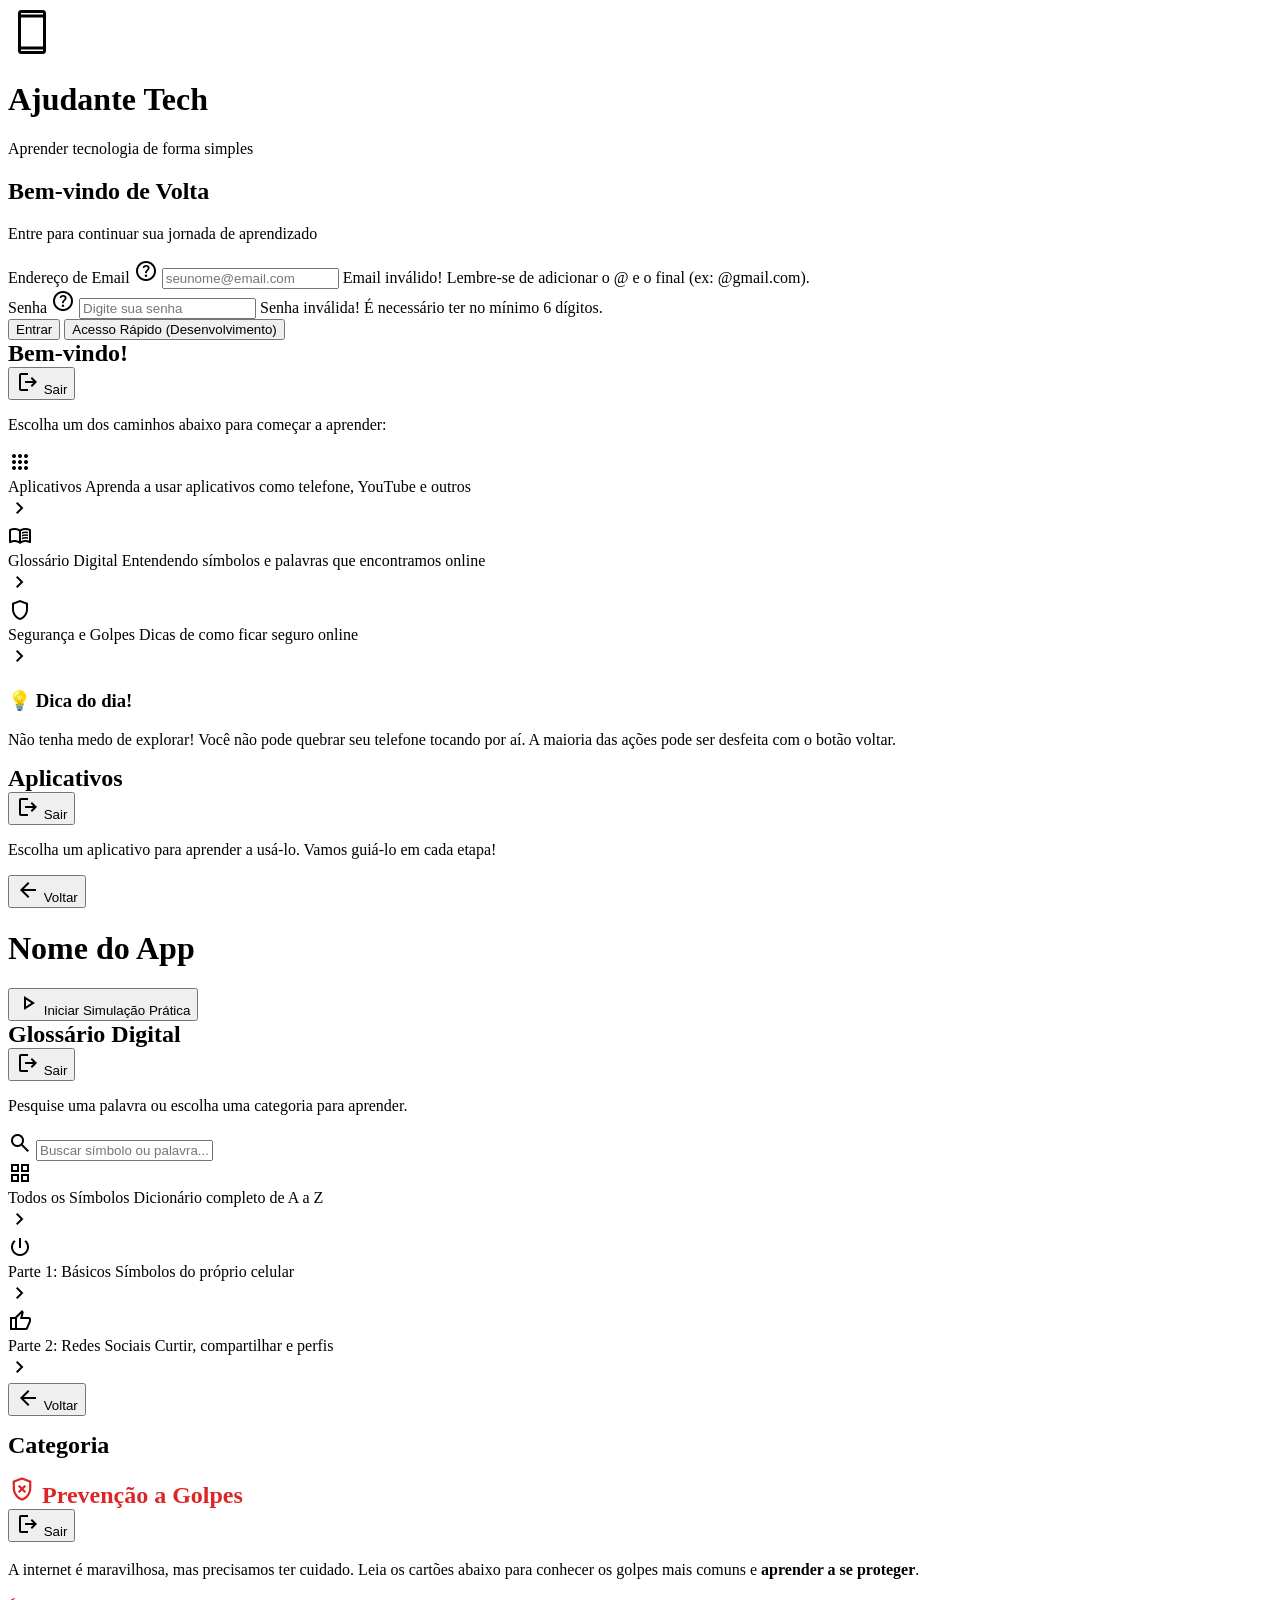
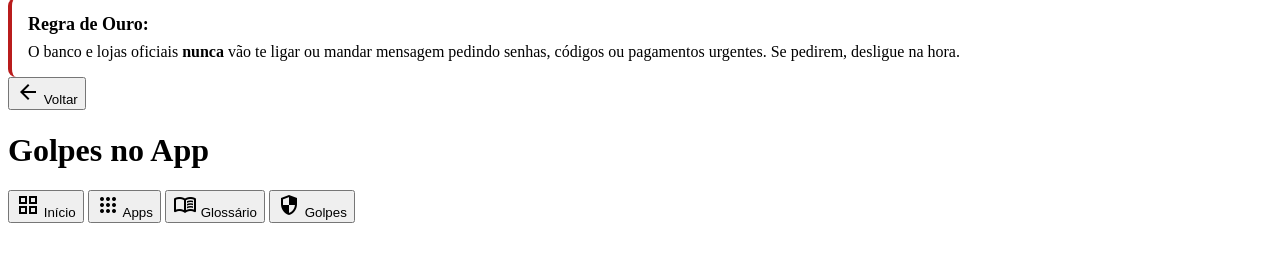
==== index.html @ ff0125db "Ajustando a aba de golpes para caber na versão mobile" ====
<!doctype html>
<html lang="pt-br">
  <head>
    <meta charset="UTF-8" />
    <meta name="viewport" content="width=device-width, initial-scale=1.0" />
    <title>Ajudante Tech - Alfabetização Digital</title>
    <link rel="stylesheet" href="style.css" />
    <link rel="stylesheet" href="simulacoes/css/youtube.css" />
    <link rel="stylesheet" href="simulacoes/css/email.css" />
    <link rel="stylesheet" href="simulacoes/css/telefone.css" />
    <link rel="stylesheet" href="simulacoes/css/instagram.css" />
    <link rel="stylesheet" href="simulacoes/css/uber.css" />
    <link rel="stylesheet" href="simulacoes/css/google.css" />
    <link
      href="https://fonts.googleapis.com/css2?family=Material+Symbols+Outlined:opsz,wght,FILL,GRAD@24,400,0,0"
      rel="stylesheet"
    />
  </head>
  <body>
    <div id="login-view" class="view active screen-padding">
      <div class="text-center">
        <div class="icon-circle bg-primary text-white">
          <span class="material-symbols-outlined" style="font-size: 48px"
            >smartphone</span
          >
        </div>
        <h1 class="title">Ajudante Tech</h1>
        <p class="subtitle mb-lg">Aprender tecnologia de forma simples</p>
      </div>

      <div class="card">
        <h2>Bem-vindo de Volta</h2>
        <p class="text-muted mb-md">
          Entre para continuar sua jornada de aprendizado
        </p>

        <div class="input-group">
          <label
            >Endereço de Email
            <span
              class="material-symbols-outlined help-icon"
              title="Seu endereço eletrônico, ex: nome@email.com"
              >help</span
            ></label
          >
          <input
            type="email"
            id="login-email"
            placeholder="seunome@email.com"
          />
          <span id="email-error" class="error-msg hidden"
            >Email inválido! Lembre-se de adicionar o @ e o final (ex:
            @gmail.com).</span
          >
        </div>

        <div class="input-group">
          <label
            >Senha
            <span
              class="material-symbols-outlined help-icon"
              title="Seu código secreto"
              >help</span
            ></label
          >
          <input
            type="password"
            id="login-password"
            placeholder="Digite sua senha"
          />
          <span id="password-error" class="error-msg hidden"
            >Senha inválida! É necessário ter no mínimo 6 dígitos.</span
          >
        </div>

        <button class="btn btn-primary w-full btn-large" onclick="app.login()">
          Entrar
        </button>
        <button type="button" class="btn-bypass" onclick="app.login(true)">
          Acesso Rápido (Desenvolvimento)
        </button>
      </div>
    </div>

    <div id="app-view" class="view">
      <main id="tab-home" class="tab-content active screen-padding">
        <div class="header-main">
          <h2 class="title" style="margin: 0">Bem-vindo!</h2>
          <button class="btn-logout" onclick="app.logout()">
            <span class="material-symbols-outlined">logout</span> Sair
          </button>
        </div>
        <p class="text-muted mb-md">
          Escolha um dos caminhos abaixo para começar a aprender:
        </p>
        <div class="nav-guide-list">
          <div class="guide-item" onclick="app.switchTab('tab-tutoriais')">
            <div class="guide-content">
              <span class="material-symbols-outlined icon-bg-green">apps</span>
              <div class="guide-text">
                <span class="guide-title">Aplicativos</span>
                <span class="guide-subtitle"
                  >Aprenda a usar aplicativos como telefone, YouTube e
                  outros</span
                >
              </div>
            </div>
            <span class="material-symbols-outlined arrow">chevron_right</span>
          </div>

          <div class="guide-item" onclick="app.switchTab('tab-glossario')">
            <div class="guide-content">
              <span class="material-symbols-outlined icon-bg-blue"
                >menu_book</span
              >
              <div class="guide-text">
                <span class="guide-title">Glossário Digital</span>
                <span class="guide-subtitle"
                  >Entendendo símbolos e palavras que encontramos online</span
                >
              </div>
            </div>
            <span class="material-symbols-outlined arrow">chevron_right</span>
          </div>

          <div class="guide-item" onclick="app.switchTab('tab-golpes')">
            <div class="guide-content">
              <span class="material-symbols-outlined icon-bg-red">shield</span>
              <div class="guide-text">
                <span class="guide-title">Segurança e Golpes</span>
                <span class="guide-subtitle"
                  >Dicas de como ficar seguro online</span
                >
              </div>
            </div>
            <span class="material-symbols-outlined arrow">chevron_right</span>
          </div>
        </div>
        <div class="spacer-lg"></div>
        <div class="card bg-solid-blue text-white mt-lg">
          <h3>💡 Dica do dia!</h3>
          <p>
            Não tenha medo de explorar! Você não pode quebrar seu telefone
            tocando por aí. A maioria das ações pode ser desfeita com o botão
            voltar.
          </p>
        </div>
      </main>

      <main id="tab-tutoriais" class="tab-content screen-padding">
        <div class="header-main">
          <h2 class="title" style="margin: 0">Aplicativos</h2>
          <button class="btn-logout" onclick="app.logout()">
            <span class="material-symbols-outlined">logout</span> Sair
          </button>
        </div>
        <p class="text-muted mb-md">
          Escolha um aplicativo para aprender a usá-lo. Vamos guiá-lo em cada
          etapa!
        </p>
        <div id="tutoriais-list" class="flex-col gap-md"></div>
      </main>

      <div id="tutorial-detail-view" class="view-overlay hidden">
        <div class="detail-header" id="detail-header">
          <button class="btn-back" onclick="app.closeTutorial()">
            <span class="material-symbols-outlined">arrow_back</span> Voltar
          </button>
          <div class="detail-title-group">
            <div class="icon-circle bg-white" id="detail-icon"></div>
            <h1 id="detail-title">Nome do App</h1>
          </div>
        </div>
        <div class="screen-padding" id="detail-content">
          <button
            class="btn btn-primary w-full mt-md"
            onclick="app.startSimulation('sim-youtube-view')"
          >
            <span class="material-symbols-outlined">play_arrow</span> Iniciar
            Simulação Prática
          </button>
        </div>
      </div>

      <main id="tab-glossario" class="tab-content screen-padding">
        <div class="header-main">
          <h2 class="title" style="margin: 0">Glossário Digital</h2>
          <button class="btn-logout" onclick="app.logout()">
            <span class="material-symbols-outlined">logout</span> Sair
          </button>
        </div>
        <p class="text-muted mb-md">
          Pesquise uma palavra ou escolha uma categoria para aprender.
        </p>

        <div class="search-container mb-lg">
          <span class="material-symbols-outlined search-icon">search</span>
          <input
            type="text"
            id="glossario-search"
            placeholder="Buscar símbolo ou palavra..."
            onkeyup="app.searchGlossario(this.value)"
          />
        </div>
        <div id="glossario-categories">
          <div class="nav-guide-list">
            <div class="guide-item" onclick="app.openGlossarioCategory('all')">
              <div class="guide-content">
                <span class="material-symbols-outlined icon-bg-blue"
                  >grid_view</span
                >
                <div class="guide-text">
                  <span class="guide-title">Todos os Símbolos</span>
                  <span class="guide-subtitle"
                    >Dicionário completo de A a Z</span
                  >
                </div>
              </div>
              <span class="material-symbols-outlined arrow">chevron_right</span>
            </div>
            <div
              class="guide-item"
              onclick="app.openGlossarioCategory('basic')"
            >
              <div class="guide-content">
                <span class="material-symbols-outlined icon-bg-green"
                  >power_settings_new</span
                >
                <div class="guide-text">
                  <span class="guide-title">Parte 1: Básicos</span>
                  <span class="guide-subtitle"
                    >Símbolos do próprio celular</span
                  >
                </div>
              </div>
              <span class="material-symbols-outlined arrow">chevron_right</span>
            </div>
            <div
              class="guide-item"
              onclick="app.openGlossarioCategory('social')"
            >
              <div class="guide-content">
                <span class="material-symbols-outlined icon-bg-red"
                  >thumb_up</span
                >
                <div class="guide-text">
                  <span class="guide-title">Parte 2: Redes Sociais</span>
                  <span class="guide-subtitle"
                    >Curtir, compartilhar e perfis</span
                  >
                </div>
              </div>
              <span class="material-symbols-outlined arrow">chevron_right</span>
            </div>
          </div>
        </div>
        <div id="glossario-search-results" class="hidden flex-col gap-md"></div>
      </main>

      <div id="glossario-detail-view" class="view-overlay hidden">
        <div class="detail-header bg-solid-blue" id="glossario-detail-header">
          <button class="btn-back" onclick="app.closeGlossarioCategory()">
            <span class="material-symbols-outlined">arrow_back</span> Voltar
          </button>
          <h1
            id="glossario-category-title"
            style="margin-top: 16px; font-size: 24px"
          >
            Categoria
          </h1>
        </div>
        <div class="screen-padding" id="glossario-category-content"></div>
      </div>

      <main id="tab-golpes" class="tab-content screen-padding">
        <div class="header-main">
          <h2 class="title flex-center gap-sm" style="margin: 0; color: #dc2626;">
            <span class="material-symbols-outlined" style="font-size: 28px;">gpp_bad</span>
            Prevenção a Golpes
          </h2>
          <button class="btn-logout" onclick="app.logout()">
            <span class="material-symbols-outlined">logout</span> Sair
          </button>
        </div>

        <p class="text-muted mb-md" style="font-size: 16px; line-height: 1.5;">
          A internet é maravilhosa, mas precisamos ter cuidado. Leia os cartões abaixo para conhecer os golpes mais comuns e <strong>aprender a se proteger</strong>.
        </p>

        <div class="alert bg-danger-light text-danger-dark mb-lg" style="border-radius: 8px; padding: 16px; font-size: 16px; border-left: 4px solid #b91c1c;">
          <strong style="display: block; margin-bottom: 8px; font-size: 18px;">Regra de Ouro:</strong>
          O banco e lojas oficiais <strong>nunca</strong> vão te ligar ou mandar mensagem pedindo senhas, códigos ou pagamentos urgentes. Se pedirem, desligue na hora.
        </div>

        <div id="golpes-grid" class="flex-col gap-lg"></div>
      </main>

      <div id="golpe-detail-view" class="view-overlay hidden">
        <div class="detail-header" id="golpe-header">
          <button class="btn-back" onclick="app.closeGolpe()">
            <span class="material-symbols-outlined">arrow_back</span> Voltar
          </button>
          <div class="detail-title-group">
            <div class="icon-circle bg-white" id="golpe-icon"></div>
            <h1 id="golpe-title">Golpes no App</h1>
          </div>
        </div>
        <div class="screen-padding" id="golpe-content"></div>
      </div>

      <nav class="bottom-nav">
        <button
          onclick="app.switchTab('tab-home', this)"
          class="nav-item active"
        >
          <span class="material-symbols-outlined">grid_view</span>
          <span>Início</span>
        </button>
        <button onclick="app.switchTab('tab-tutoriais', this)" class="nav-item">
          <span class="material-symbols-outlined">apps</span>
          <span>Apps</span>
        </button>
        <button onclick="app.switchTab('tab-glossario', this)" class="nav-item">
          <span class="material-symbols-outlined">menu_book</span>
          <span>Glossário</span>
        </button>
        <button onclick="app.switchTab('tab-golpes', this)" class="nav-item">
          <span class="material-symbols-outlined">security</span>
          <span>Golpes</span>
        </button>
      </nav>
    </div>

    <div
      id="splash-screen-view"
      class="view-overlay hidden"
      style="
        display: flex;
        flex-direction: column;
        align-items: center;
        justify-content: center;
        background-color: #ffffff;
        z-index: 250;
      "
    >
      <span
        id="splash-icon"
        class="material-symbols-outlined"
        style="font-size: 80px"
      ></span>
      <h1 id="splash-name" style="margin-top: 16px; font-size: 32px"></h1>
    </div>
    <div id="simulation-container"></div>
    <script type="module" src="script.js"></script>
  </body>
</html>
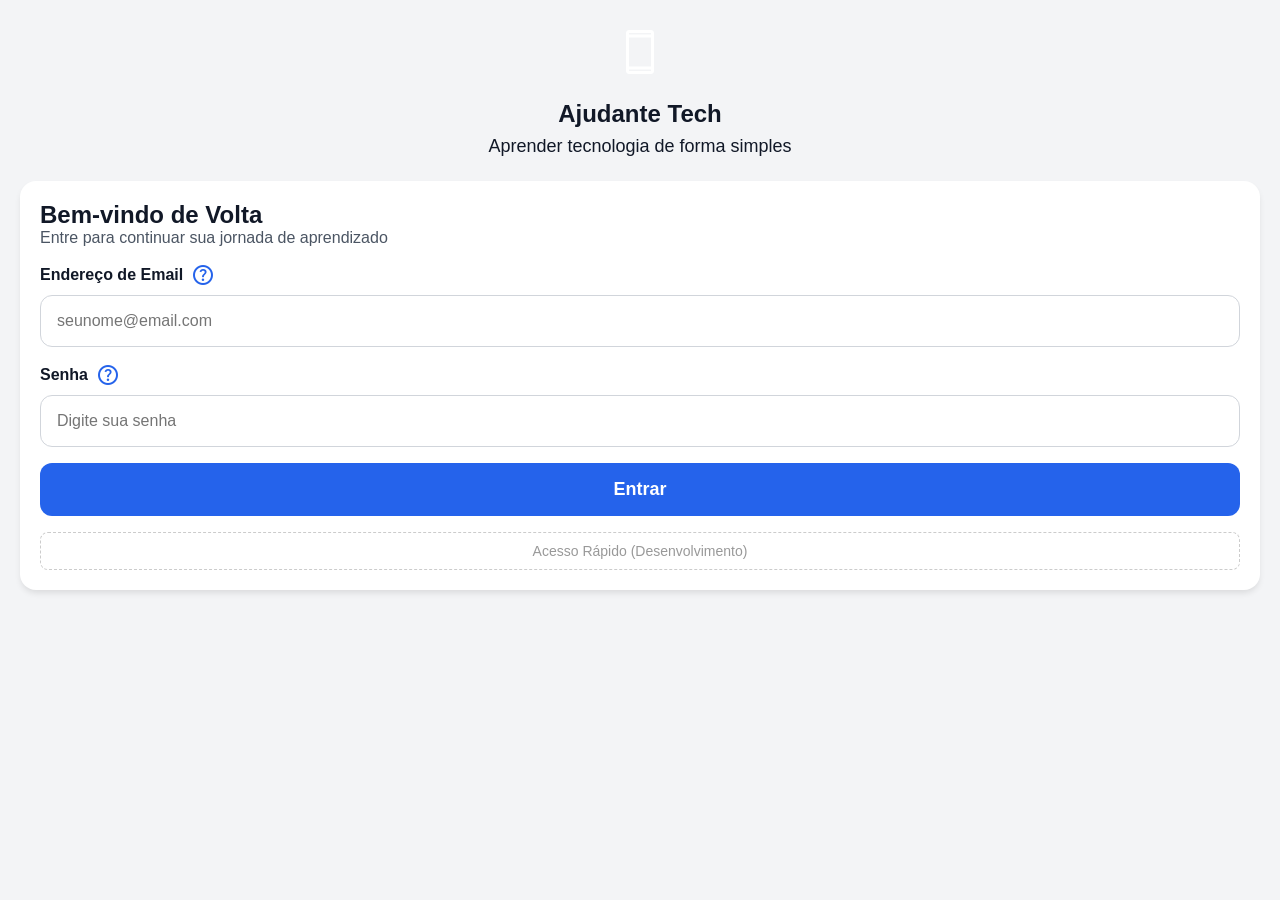
==== commit fa6250f3: "Colocando barra de busca em todas as abas" ====
--- a/index.html
+++ b/index.html
@@ -1,340 +1,361 @@
 <!doctype html>
 <html lang="pt-br">
-  <head>
-    <meta charset="UTF-8" />
-    <meta name="viewport" content="width=device-width, initial-scale=1.0" />
-    <title>Ajudante Tech - Alfabetização Digital</title>
-    <link rel="stylesheet" href="style.css" />
-    <link rel="stylesheet" href="simulacoes/css/youtube.css" />
-    <link rel="stylesheet" href="simulacoes/css/email.css" />
-    <link rel="stylesheet" href="simulacoes/css/telefone.css" />
-    <link rel="stylesheet" href="simulacoes/css/instagram.css" />
-    <link rel="stylesheet" href="simulacoes/css/uber.css" />
-    <link rel="stylesheet" href="simulacoes/css/google.css" />
-    <link
-      href="https://fonts.googleapis.com/css2?family=Material+Symbols+Outlined:opsz,wght,FILL,GRAD@24,400,0,0"
-      rel="stylesheet"
-    />
-  </head>
-  <body>
-    <div id="login-view" class="view active screen-padding">
-      <div class="text-center">
-        <div class="icon-circle bg-primary text-white">
+<head>
+  <meta charset="UTF-8" />
+  <meta name="viewport" content="width=device-width, initial-scale=1.0" />
+  <title>Ajudante Tech - Alfabetização Digital</title>
+  <link rel="stylesheet" href="style.css" />
+  <link rel="stylesheet" href="simulacoes/css/youtube.css" />
+  <link rel="stylesheet" href="simulacoes/css/email.css" />
+  <link rel="stylesheet" href="simulacoes/css/telefone.css" />
+  <link rel="stylesheet" href="simulacoes/css/instagram.css" />
+  <link rel="stylesheet" href="simulacoes/css/uber.css" />
+  <link rel="stylesheet" href="simulacoes/css/google.css" />
+  <link
+    href="https://fonts.googleapis.com/css2?family=Material+Symbols+Outlined:opsz,wght,FILL,GRAD@24,400,0,0"
+    rel="stylesheet"
+  />
+</head>
+<body>
+<div id="login-view" class="view active screen-padding">
+  <div class="text-center">
+    <div class="icon-circle bg-primary text-white">
           <span class="material-symbols-outlined" style="font-size: 48px"
-            >smartphone</span
+          >smartphone</span
           >
-        </div>
-        <h1 class="title">Ajudante Tech</h1>
-        <p class="subtitle mb-lg">Aprender tecnologia de forma simples</p>
-      </div>
-
-      <div class="card">
-        <h2>Bem-vindo de Volta</h2>
-        <p class="text-muted mb-md">
-          Entre para continuar sua jornada de aprendizado
-        </p>
-
-        <div class="input-group">
-          <label
-            >Endereço de Email
-            <span
-              class="material-symbols-outlined help-icon"
-              title="Seu endereço eletrônico, ex: nome@email.com"
-              >help</span
-            ></label
-          >
-          <input
-            type="email"
-            id="login-email"
-            placeholder="seunome@email.com"
-          />
-          <span id="email-error" class="error-msg hidden"
-            >Email inválido! Lembre-se de adicionar o @ e o final (ex:
+    </div>
+    <h1 class="title">Ajudante Tech</h1>
+    <p class="subtitle mb-lg">Aprender tecnologia de forma simples</p>
+  </div>
+
+  <div class="card">
+    <h2>Bem-vindo de Volta</h2>
+    <p class="text-muted mb-md">
+      Entre para continuar sua jornada de aprendizado
+    </p>
+
+    <div class="input-group">
+      <label
+      >Endereço de Email
+        <span
+          class="material-symbols-outlined help-icon"
+          title="Seu endereço eletrônico, ex: nome@email.com"
+        >help</span
+        ></label
+      >
+      <input
+        type="email"
+        id="login-email"
+        placeholder="seunome@email.com"
+      />
+      <span id="email-error" class="error-msg hidden"
+      >Email inválido! Lembre-se de adicionar o @ e o final (ex:
             @gmail.com).</span
-          >
-        </div>
-
-        <div class="input-group">
-          <label
-            >Senha
-            <span
-              class="material-symbols-outlined help-icon"
-              title="Seu código secreto"
-              >help</span
-            ></label
-          >
-          <input
-            type="password"
-            id="login-password"
-            placeholder="Digite sua senha"
-          />
-          <span id="password-error" class="error-msg hidden"
-            >Senha inválida! É necessário ter no mínimo 6 dígitos.</span
-          >
-        </div>
-
-        <button class="btn btn-primary w-full btn-large" onclick="app.login()">
-          Entrar
-        </button>
-        <button type="button" class="btn-bypass" onclick="app.login(true)">
-          Acesso Rápido (Desenvolvimento)
-        </button>
-      </div>
-    </div>
-
-    <div id="app-view" class="view">
-      <main id="tab-home" class="tab-content active screen-padding">
-        <div class="header-main">
-          <h2 class="title" style="margin: 0">Bem-vindo!</h2>
-          <button class="btn-logout" onclick="app.logout()">
-            <span class="material-symbols-outlined">logout</span> Sair
-          </button>
-        </div>
-        <p class="text-muted mb-md">
-          Escolha um dos caminhos abaixo para começar a aprender:
-        </p>
-        <div class="nav-guide-list">
-          <div class="guide-item" onclick="app.switchTab('tab-tutoriais')">
-            <div class="guide-content">
-              <span class="material-symbols-outlined icon-bg-green">apps</span>
-              <div class="guide-text">
-                <span class="guide-title">Aplicativos</span>
-                <span class="guide-subtitle"
-                  >Aprenda a usar aplicativos como telefone, YouTube e
+      >
+    </div>
+
+    <div class="input-group">
+      <label
+      >Senha
+        <span
+          class="material-symbols-outlined help-icon"
+          title="Seu código secreto"
+        >help</span
+        ></label
+      >
+      <input
+        type="password"
+        id="login-password"
+        placeholder="Digite sua senha"
+      />
+      <span id="password-error" class="error-msg hidden"
+      >Senha inválida! É necessário ter no mínimo 6 dígitos.</span
+      >
+    </div>
+
+    <button class="btn btn-primary w-full btn-large" onclick="app.login()">
+      Entrar
+    </button>
+    <button type="button" class="btn-bypass" onclick="app.login(true)">
+      Acesso Rápido (Desenvolvimento)
+    </button>
+  </div>
+</div>
+
+<div id="app-view" class="view">
+  <main id="tab-home" class="tab-content active screen-padding">
+    <div class="header-main">
+      <h2 class="title" style="margin: 0">Bem-vindo!</h2>
+      <button class="btn-logout" onclick="app.logout()">
+        <span class="material-symbols-outlined">logout</span> Sair
+      </button>
+    </div>
+    <p class="text-muted mb-md">
+      Escolha um dos caminhos abaixo para começar a aprender:
+    </p>
+    <div class="nav-guide-list">
+      <div class="guide-item" onclick="app.switchTab('tab-tutoriais')">
+        <div class="guide-content">
+          <span class="material-symbols-outlined icon-bg-green">apps</span>
+          <div class="guide-text">
+            <span class="guide-title">Aplicativos</span>
+            <span class="guide-subtitle"
+            >Aprenda a usar aplicativos como telefone, YouTube e
                   outros</span
+            >
+          </div>
+        </div>
+        <span class="material-symbols-outlined arrow">chevron_right</span>
+      </div>
+
+      <div class="guide-item" onclick="app.switchTab('tab-glossario')">
+        <div class="guide-content">
+              <span class="material-symbols-outlined icon-bg-blue"
+              >menu_book</span
+              >
+          <div class="guide-text">
+            <span class="guide-title">Glossário Digital</span>
+            <span class="guide-subtitle"
+            >Entendendo símbolos e palavras que encontramos online</span
+            >
+          </div>
+        </div>
+        <span class="material-symbols-outlined arrow">chevron_right</span>
+      </div>
+
+      <div class="guide-item" onclick="app.switchTab('tab-golpes')">
+        <div class="guide-content">
+          <span class="material-symbols-outlined icon-bg-red">shield</span>
+          <div class="guide-text">
+            <span class="guide-title">Segurança e Golpes</span>
+            <span class="guide-subtitle"
+            >Dicas de como ficar seguro online</span
+            >
+          </div>
+        </div>
+        <span class="material-symbols-outlined arrow">chevron_right</span>
+      </div>
+    </div>
+    <div class="spacer-lg"></div>
+    <div class="card bg-solid-blue text-white mt-lg">
+      <h3>💡 Dica do dia!</h3>
+      <p>
+        Não tenha medo de explorar! Você não pode quebrar seu telefone
+        tocando por aí. A maioria das ações pode ser desfeita com o botão
+        voltar.
+      </p>
+    </div>
+  </main>
+
+  <main id="tab-tutoriais" class="tab-content screen-padding">
+    <div class="header-main">
+      <h2 class="title" style="margin: 0">Aplicativos</h2>
+      <button class="btn-logout" onclick="app.logout()">
+        <span class="material-symbols-outlined">logout</span> Sair
+      </button>
+    </div>
+    <p class="text-muted mb-md">
+      Escolha um aplicativo para aprender a usá-lo. Vamos guiá-lo em cada
+      etapa!
+    </p>
+
+    <div class="search-container mb-lg">
+      <span class="material-symbols-outlined search-icon">search</span>
+      <input
+        type="text"
+        id="tutoriais-search"
+        placeholder="Qual aplicativo você quer aprender hoje?"
+        onkeyup="app.searchTutoriais(this.value)"
+      />
+    </div>
+
+    <div id="tutoriais-list" class="flex-col gap-md"></div>
+  </main>
+
+  <div id="tutorial-detail-view" class="view-overlay hidden">
+    <div class="detail-header" id="detail-header">
+      <button class="btn-back" onclick="app.closeTutorial()">
+        <span class="material-symbols-outlined">arrow_back</span> Voltar
+      </button>
+      <div class="detail-title-group">
+        <div class="icon-circle bg-white" id="detail-icon"></div>
+        <h1 id="detail-title">Nome do App</h1>
+      </div>
+    </div>
+    <div class="screen-padding" id="detail-content">
+      <button
+        class="btn btn-primary w-full mt-md"
+        onclick="app.startSimulation('sim-youtube-view')"
+      >
+        <span class="material-symbols-outlined">play_arrow</span> Iniciar
+        Simulação Prática
+      </button>
+    </div>
+  </div>
+
+  <main id="tab-glossario" class="tab-content screen-padding">
+    <div class="header-main">
+      <h2 class="title" style="margin: 0">Glossário Digital</h2>
+      <button class="btn-logout" onclick="app.logout()">
+        <span class="material-symbols-outlined">logout</span> Sair
+      </button>
+    </div>
+    <p class="text-muted mb-md">
+      Pesquise uma palavra ou escolha uma categoria para aprender.
+    </p>
+
+    <div class="search-container mb-lg">
+      <span class="material-symbols-outlined search-icon">search</span>
+      <input
+        type="text"
+        id="glossario-search"
+        placeholder="Buscar símbolo ou palavra..."
+        onkeyup="app.searchGlossario(this.value)"
+      />
+    </div>
+    <div id="glossario-categories">
+      <div class="nav-guide-list">
+        <div class="guide-item" onclick="app.openGlossarioCategory('all')">
+          <div class="guide-content">
+                <span class="material-symbols-outlined icon-bg-blue"
+                >grid_view</span
                 >
-              </div>
+            <div class="guide-text">
+              <span class="guide-title">Todos os Símbolos</span>
+              <span class="guide-subtitle"
+              >Dicionário completo de A a Z</span
+              >
             </div>
-            <span class="material-symbols-outlined arrow">chevron_right</span>
-          </div>
-
-          <div class="guide-item" onclick="app.switchTab('tab-glossario')">
-            <div class="guide-content">
-              <span class="material-symbols-outlined icon-bg-blue"
-                >menu_book</span
+          </div>
+          <span class="material-symbols-outlined arrow">chevron_right</span>
+        </div>
+        <div
+          class="guide-item"
+          onclick="app.openGlossarioCategory('basic')"
+        >
+          <div class="guide-content">
+                <span class="material-symbols-outlined icon-bg-green"
+                >power_settings_new</span
+                >
+            <div class="guide-text">
+              <span class="guide-title">Parte 1: Básicos</span>
+              <span class="guide-subtitle"
+              >Símbolos do próprio celular</span
               >
-              <div class="guide-text">
-                <span class="guide-title">Glossário Digital</span>
-                <span class="guide-subtitle"
-                  >Entendendo símbolos e palavras que encontramos online</span
+            </div>
+          </div>
+          <span class="material-symbols-outlined arrow">chevron_right</span>
+        </div>
+        <div
+          class="guide-item"
+          onclick="app.openGlossarioCategory('social')"
+        >
+          <div class="guide-content">
+                <span class="material-symbols-outlined icon-bg-red"
+                >thumb_up</span
                 >
-              </div>
+            <div class="guide-text">
+              <span class="guide-title">Parte 2: Redes Sociais</span>
+              <span class="guide-subtitle"
+              >Curtir, compartilhar e perfis</span
+              >
             </div>
-            <span class="material-symbols-outlined arrow">chevron_right</span>
-          </div>
-
-          <div class="guide-item" onclick="app.switchTab('tab-golpes')">
-            <div class="guide-content">
-              <span class="material-symbols-outlined icon-bg-red">shield</span>
-              <div class="guide-text">
-                <span class="guide-title">Segurança e Golpes</span>
-                <span class="guide-subtitle"
-                  >Dicas de como ficar seguro online</span
-                >
-              </div>
-            </div>
-            <span class="material-symbols-outlined arrow">chevron_right</span>
-          </div>
-        </div>
-        <div class="spacer-lg"></div>
-        <div class="card bg-solid-blue text-white mt-lg">
-          <h3>💡 Dica do dia!</h3>
-          <p>
-            Não tenha medo de explorar! Você não pode quebrar seu telefone
-            tocando por aí. A maioria das ações pode ser desfeita com o botão
-            voltar.
-          </p>
-        </div>
-      </main>
-
-      <main id="tab-tutoriais" class="tab-content screen-padding">
-        <div class="header-main">
-          <h2 class="title" style="margin: 0">Aplicativos</h2>
-          <button class="btn-logout" onclick="app.logout()">
-            <span class="material-symbols-outlined">logout</span> Sair
-          </button>
-        </div>
-        <p class="text-muted mb-md">
-          Escolha um aplicativo para aprender a usá-lo. Vamos guiá-lo em cada
-          etapa!
-        </p>
-        <div id="tutoriais-list" class="flex-col gap-md"></div>
-      </main>
-
-      <div id="tutorial-detail-view" class="view-overlay hidden">
-        <div class="detail-header" id="detail-header">
-          <button class="btn-back" onclick="app.closeTutorial()">
-            <span class="material-symbols-outlined">arrow_back</span> Voltar
-          </button>
-          <div class="detail-title-group">
-            <div class="icon-circle bg-white" id="detail-icon"></div>
-            <h1 id="detail-title">Nome do App</h1>
-          </div>
-        </div>
-        <div class="screen-padding" id="detail-content">
-          <button
-            class="btn btn-primary w-full mt-md"
-            onclick="app.startSimulation('sim-youtube-view')"
-          >
-            <span class="material-symbols-outlined">play_arrow</span> Iniciar
-            Simulação Prática
-          </button>
-        </div>
-      </div>
-
-      <main id="tab-glossario" class="tab-content screen-padding">
-        <div class="header-main">
-          <h2 class="title" style="margin: 0">Glossário Digital</h2>
-          <button class="btn-logout" onclick="app.logout()">
-            <span class="material-symbols-outlined">logout</span> Sair
-          </button>
-        </div>
-        <p class="text-muted mb-md">
-          Pesquise uma palavra ou escolha uma categoria para aprender.
-        </p>
-
-        <div class="search-container mb-lg">
-          <span class="material-symbols-outlined search-icon">search</span>
-          <input
-            type="text"
-            id="glossario-search"
-            placeholder="Buscar símbolo ou palavra..."
-            onkeyup="app.searchGlossario(this.value)"
-          />
-        </div>
-        <div id="glossario-categories">
-          <div class="nav-guide-list">
-            <div class="guide-item" onclick="app.openGlossarioCategory('all')">
-              <div class="guide-content">
-                <span class="material-symbols-outlined icon-bg-blue"
-                  >grid_view</span
-                >
-                <div class="guide-text">
-                  <span class="guide-title">Todos os Símbolos</span>
-                  <span class="guide-subtitle"
-                    >Dicionário completo de A a Z</span
-                  >
-                </div>
-              </div>
-              <span class="material-symbols-outlined arrow">chevron_right</span>
-            </div>
-            <div
-              class="guide-item"
-              onclick="app.openGlossarioCategory('basic')"
-            >
-              <div class="guide-content">
-                <span class="material-symbols-outlined icon-bg-green"
-                  >power_settings_new</span
-                >
-                <div class="guide-text">
-                  <span class="guide-title">Parte 1: Básicos</span>
-                  <span class="guide-subtitle"
-                    >Símbolos do próprio celular</span
-                  >
-                </div>
-              </div>
-              <span class="material-symbols-outlined arrow">chevron_right</span>
-            </div>
-            <div
-              class="guide-item"
-              onclick="app.openGlossarioCategory('social')"
-            >
-              <div class="guide-content">
-                <span class="material-symbols-outlined icon-bg-red"
-                  >thumb_up</span
-                >
-                <div class="guide-text">
-                  <span class="guide-title">Parte 2: Redes Sociais</span>
-                  <span class="guide-subtitle"
-                    >Curtir, compartilhar e perfis</span
-                  >
-                </div>
-              </div>
-              <span class="material-symbols-outlined arrow">chevron_right</span>
-            </div>
-          </div>
-        </div>
-        <div id="glossario-search-results" class="hidden flex-col gap-md"></div>
-      </main>
-
-      <div id="glossario-detail-view" class="view-overlay hidden">
-        <div class="detail-header bg-solid-blue" id="glossario-detail-header">
-          <button class="btn-back" onclick="app.closeGlossarioCategory()">
-            <span class="material-symbols-outlined">arrow_back</span> Voltar
-          </button>
-          <h1
-            id="glossario-category-title"
-            style="margin-top: 16px; font-size: 24px"
-          >
-            Categoria
-          </h1>
-        </div>
-        <div class="screen-padding" id="glossario-category-content"></div>
-      </div>
-
-      <main id="tab-golpes" class="tab-content screen-padding">
-        <div class="header-main">
-          <h2 class="title flex-center gap-sm" style="margin: 0; color: #dc2626;">
-            <span class="material-symbols-outlined" style="font-size: 28px;">gpp_bad</span>
-            Prevenção a Golpes
-          </h2>
-          <button class="btn-logout" onclick="app.logout()">
-            <span class="material-symbols-outlined">logout</span> Sair
-          </button>
-        </div>
-
-        <p class="text-muted mb-md" style="font-size: 16px; line-height: 1.5;">
-          A internet é maravilhosa, mas precisamos ter cuidado. Leia os cartões abaixo para conhecer os golpes mais comuns e <strong>aprender a se proteger</strong>.
-        </p>
-
-        <div class="alert bg-danger-light text-danger-dark mb-lg" style="border-radius: 8px; padding: 16px; font-size: 16px; border-left: 4px solid #b91c1c;">
-          <strong style="display: block; margin-bottom: 8px; font-size: 18px;">Regra de Ouro:</strong>
-          O banco e lojas oficiais <strong>nunca</strong> vão te ligar ou mandar mensagem pedindo senhas, códigos ou pagamentos urgentes. Se pedirem, desligue na hora.
-        </div>
-
-        <div id="golpes-grid" class="flex-col gap-lg"></div>
-      </main>
-
-      <div id="golpe-detail-view" class="view-overlay hidden">
-        <div class="detail-header" id="golpe-header">
-          <button class="btn-back" onclick="app.closeGolpe()">
-            <span class="material-symbols-outlined">arrow_back</span> Voltar
-          </button>
-          <div class="detail-title-group">
-            <div class="icon-circle bg-white" id="golpe-icon"></div>
-            <h1 id="golpe-title">Golpes no App</h1>
-          </div>
-        </div>
-        <div class="screen-padding" id="golpe-content"></div>
-      </div>
-
-      <nav class="bottom-nav">
-        <button
-          onclick="app.switchTab('tab-home', this)"
-          class="nav-item active"
-        >
-          <span class="material-symbols-outlined">grid_view</span>
-          <span>Início</span>
-        </button>
-        <button onclick="app.switchTab('tab-tutoriais', this)" class="nav-item">
-          <span class="material-symbols-outlined">apps</span>
-          <span>Apps</span>
-        </button>
-        <button onclick="app.switchTab('tab-glossario', this)" class="nav-item">
-          <span class="material-symbols-outlined">menu_book</span>
-          <span>Glossário</span>
-        </button>
-        <button onclick="app.switchTab('tab-golpes', this)" class="nav-item">
-          <span class="material-symbols-outlined">security</span>
-          <span>Golpes</span>
-        </button>
-      </nav>
-    </div>
-
-    <div
-      id="splash-screen-view"
-      class="view-overlay hidden"
-      style="
+          </div>
+          <span class="material-symbols-outlined arrow">chevron_right</span>
+        </div>
+      </div>
+    </div>
+    <div id="glossario-search-results" class="hidden flex-col gap-md"></div>
+  </main>
+
+  <div id="glossario-detail-view" class="view-overlay hidden">
+    <div class="detail-header bg-solid-blue" id="glossario-detail-header">
+      <button class="btn-back" onclick="app.closeGlossarioCategory()">
+        <span class="material-symbols-outlined">arrow_back</span> Voltar
+      </button>
+      <h1
+        id="glossario-category-title"
+        style="margin-top: 16px; font-size: 24px"
+      >
+        Categoria
+      </h1>
+    </div>
+    <div class="screen-padding" id="glossario-category-content"></div>
+  </div>
+
+  <main id="tab-golpes" class="tab-content screen-padding">
+    <div class="header-main">
+      <h2 class="title flex-center gap-sm" style="margin: 0; color: #dc2626;">
+        <span class="material-symbols-outlined" style="font-size: 28px;">gpp_bad</span>
+        Prevenção a Golpes
+      </h2>
+      <button class="btn-logout" onclick="app.logout()">
+        <span class="material-symbols-outlined">logout</span> Sair
+      </button>
+    </div>
+
+    <p class="text-muted mb-md" style="font-size: 16px; line-height: 1.5;">
+      A internet é maravilhosa, mas precisamos ter cuidado. Leia os cartões abaixo para conhecer os golpes mais comuns e <strong>aprender a se proteger</strong>.
+    </p>
+
+    <div class="alert bg-danger-light text-danger-dark mb-lg" style="border-radius: 8px; padding: 16px; font-size: 16px; border-left: 4px solid #b91c1c;">
+      <strong style="display: block; margin-bottom: 8px; font-size: 18px;">Regra de Ouro:</strong>
+      O banco e lojas oficiais <strong>nunca</strong> vão te ligar ou mandar mensagem pedindo senhas, códigos ou pagamentos urgentes. Se pedirem, desligue na hora.
+    </div>
+
+    <div class="search-container mb-lg">
+      <span class="material-symbols-outlined search-icon">search</span>
+      <input
+        type="text"
+        id="golpes-search"
+        placeholder="Pesquisar por um golpe específico..."
+        onkeyup="app.searchGolpes(this.value)"
+      />
+    </div>
+
+    <div id="golpes-grid" class="flex-col gap-lg"></div>
+  </main>
+
+  <div id="golpe-detail-view" class="view-overlay hidden">
+    <div class="detail-header" id="golpe-header">
+      <button class="btn-back" onclick="app.closeGolpe()">
+        <span class="material-symbols-outlined">arrow_back</span> Voltar
+      </button>
+      <div class="detail-title-group">
+        <div class="icon-circle bg-white" id="golpe-icon"></div>
+        <h1 id="golpe-title">Golpes no App</h1>
+      </div>
+    </div>
+    <div class="screen-padding" id="golpe-content"></div>
+  </div>
+
+  <nav class="bottom-nav">
+    <button
+      onclick="app.switchTab('tab-home', this)"
+      class="nav-item active"
+    >
+      <span class="material-symbols-outlined">grid_view</span>
+      <span>Início</span>
+    </button>
+    <button onclick="app.switchTab('tab-tutoriais', this)" class="nav-item">
+      <span class="material-symbols-outlined">apps</span>
+      <span>Apps</span>
+    </button>
+    <button onclick="app.switchTab('tab-glossario', this)" class="nav-item">
+      <span class="material-symbols-outlined">menu_book</span>
+      <span>Glossário</span>
+    </button>
+    <button onclick="app.switchTab('tab-golpes', this)" class="nav-item">
+      <span class="material-symbols-outlined">security</span>
+      <span>Golpes</span>
+    </button>
+  </nav>
+</div>
+
+<div
+  id="splash-screen-view"
+  class="view-overlay hidden"
+  style="
         display: flex;
         flex-direction: column;
         align-items: center;
@@ -342,15 +363,15 @@
         background-color: #ffffff;
         z-index: 250;
       "
-    >
+>
       <span
         id="splash-icon"
         class="material-symbols-outlined"
         style="font-size: 80px"
       ></span>
-      <h1 id="splash-name" style="margin-top: 16px; font-size: 32px"></h1>
-    </div>
-    <div id="simulation-container"></div>
-    <script type="module" src="script.js"></script>
-  </body>
+  <h1 id="splash-name" style="margin-top: 16px; font-size: 32px"></h1>
+</div>
+<div id="simulation-container"></div>
+<script type="module" src="script.js"></script>
+</body>
 </html>
--- a/style.css
+++ b/style.css
@@ -0,0 +1,463 @@
+:root {
+  /* Cores Base */
+  --background: #f3f4f6;
+  --surface: #ffffff;
+  --text-main: #111827;
+  --text-muted: #4b5563;
+
+  /* Cores Temáticas do App */
+  --primary: #2563eb;
+  --primary-dark: #1d4ed8;
+  --danger: #ef4444;
+  --danger-light: #fef2f2;
+  --danger-dark: #991b1b;
+  --success: #22c55e;
+
+  /* Cores dos Ícones (Figma/React) */
+  --color-phone: #22c55e;
+  --color-msg: #3b82f6;
+  --color-email: #ef4444;
+  --color-youtube: #dc2626;
+  --color-uber: #000000;
+  --color-browser: #eab308;
+
+  /* Espaçamentos e Tamanhos */
+  --radius-lg: 16px;
+  --radius-md: 12px;
+  --nav-height: 70px;
+}
+
+* {
+  box-sizing: border-box;
+  margin: 0;
+  padding: 0;
+  font-family:
+    -apple-system, BlinkMacSystemFont, "Segoe UI", Roboto, sans-serif;
+}
+
+body {
+  background-color: var(--background);
+  color: var(--text-main);
+  font-size: 16px;
+}
+
+/* Sistema de Views (SPA) */
+.view {
+  display: none;
+  min-height: 100vh;
+  padding-bottom: var(--nav-height);
+}
+.view.active {
+  display: block;
+}
+.tab-content {
+  display: none;
+}
+.tab-content.active {
+  display: block;
+}
+.hidden {
+  display: none !important;
+}
+
+/* Utilitários */
+.screen-padding {
+  padding: 20px;
+}
+.text-center {
+  text-align: center;
+}
+.text-muted {
+  color: var(--text-muted);
+}
+.text-danger {
+  color: var(--danger);
+}
+.mb-md {
+  margin-bottom: 16px;
+}
+.mb-lg {
+  margin-bottom: 24px;
+}
+.mt-md {
+  margin-top: 16px;
+}
+.w-full {
+  width: 100%;
+}
+.flex-center {
+  display: flex;
+  align-items: center;
+}
+.flex-col {
+  display: flex;
+  flex-direction: column;
+}
+.gap-sm {
+  gap: 8px;
+}
+.gap-md {
+  gap: 16px;
+}
+
+/* Tipografia */
+.title {
+  font-size: 24px;
+  font-weight: 700;
+  margin-bottom: 8px;
+}
+.subtitle {
+  font-size: 18px;
+}
+
+/* Componentes */
+.header-main {
+  display: flex;
+  justify-content: space-between;
+  align-items: center;
+  padding-bottom: 16px;
+  margin-bottom: 16px;
+  border-bottom: 1px solid #e5e7eb;
+  width: 100%;
+}
+
+.nav-guide-list {
+  display: flex;
+  flex-direction: column;
+  gap: 16px;
+}
+
+.guide-item {
+  display: flex;
+  align-items: center;
+  justify-content: space-between;
+  background: white;
+  padding: 20px;
+  border-radius: 16px;
+  box-shadow: 0 4px 6px rgba(0, 0, 0, 0.05);
+  cursor: pointer;
+  transition: transform 0.1s ease;
+}
+
+.guide-item:active {
+  transform: scale(0.98);
+  background: #f8f9fa;
+}
+
+.guide-content {
+  display: flex;
+  align-items: center;
+  gap: 16px;
+}
+
+.guide-text {
+  display: flex;
+  flex-direction: column;
+}
+
+.guide-title {
+  font-size: 1.2rem;
+  font-weight: 700;
+  color: #333;
+}
+
+.guide-subtitle {
+  font-size: 0.9rem;
+  color: #666;
+}
+
+.guide-item .arrow {
+  color: #ccc;
+  font-size: 32px;
+}
+
+.icon-bg-green {
+  color: #2ecc71;
+  font-size: 32px;
+}
+.icon-bg-blue {
+  color: #3498db;
+  font-size: 32px;
+}
+.icon-bg-red {
+  color: #e74c3c;
+  font-size: 32px;
+}
+
+.card {
+  background: var(--surface);
+  border-radius: var(--radius-lg);
+  padding: 20px;
+  box-shadow: 0 4px 6px -1px rgba(0, 0, 0, 0.1);
+}
+
+.card-interactive {
+  cursor: pointer;
+  transition: transform 0.2s;
+}
+
+.card-interactive:active {
+  transform: scale(0.98);
+}
+
+.grid-2 {
+  display: grid;
+  grid-template-columns: 1fr 1fr;
+  gap: 16px;
+}
+
+.search-container {
+  position: relative;
+  display: flex;
+  align-items: center;
+}
+
+.search-icon {
+  position: absolute;
+  left: 16px;
+  color: #9ca3af;
+  font-size: 28px;
+}
+
+/* Trocado de #glossario-search para .search-container input */
+.search-container input {
+  width: 100%;
+  padding: 18px 16px 18px 56px;
+  border: 2px solid #e5e7eb;
+  border-radius: var(--radius-lg);
+  font-size: 16px;
+  outline: none;
+  background-color: white;
+  transition:
+    border-color 0.2s,
+    box-shadow 0.2s;
+}
+
+.search-container input:focus {
+  border-color: var(--primary);
+  box-shadow: 0 0 0 4px rgba(37, 99, 235, 0.1);
+}
+
+.icon-circle {
+  width: 64px;
+  height: 64px;
+  border-radius: 20px;
+  display: flex;
+  align-items: center;
+  justify-content: center;
+  margin: 0 auto 16px auto;
+}
+.icon-circle span {
+  color: white;
+  font-size: 32px;
+}
+
+/* Formulários */
+.input-group {
+  margin-bottom: 16px;
+  display: flex;
+  flex-direction: column;
+  gap: 8px;
+}
+.input-group label {
+  font-weight: 600;
+  display: flex;
+  align-items: center;
+  gap: 8px;
+}
+.input-group input {
+  padding: 16px;
+  border: 1px solid #d1d5db;
+  border-radius: var(--radius-md);
+  font-size: 16px;
+}
+.help-icon {
+  color: var(--primary);
+  font-size: 20px;
+  cursor: help;
+}
+
+/* Botões */
+.btn {
+  border: none;
+  border-radius: var(--radius-md);
+  font-weight: 600;
+  cursor: pointer;
+  display: flex;
+  align-items: center;
+  justify-content: center;
+  gap: 8px;
+}
+.btn-large {
+  padding: 16px;
+  font-size: 18px;
+}
+.btn-primary {
+  background: var(--primary);
+  color: white;
+}
+.btn-primary:active {
+  background: var(--primary-dark);
+}
+.btn-back {
+  background: transparent;
+  color: white;
+  border: none;
+  font-size: 16px;
+  display: flex;
+  align-items: center;
+  gap: 4px;
+  padding: 10px 0;
+}
+
+.btn-logout {
+  display: flex;
+  align-items: center;
+  gap: 8px;
+  padding: 8px 16px;
+  background-color: transparent;
+  border: 1px solid #d1d5db;
+  border-radius: var(--radius-md);
+  color: var(--text-main);
+  font-size: 16px;
+  font-weight: 500;
+  cursor: pointer;
+  transition: background-color 0.2s;
+}
+
+.btn-logout:active {
+  background-color: #f3f4f6;
+}
+
+.btn-logout .material-symbols-outlined {
+  font-size: 20px;
+}
+
+.btn-bypass {
+  margin-top: 16px;
+  background: transparent;
+  border: 1px dashed #ccc;
+  color: #999;
+  width: 100%;
+  padding: 10px;
+  border-radius: 8px;
+  font-size: 14px;
+  cursor: pointer;
+  transition: all 0.3s ease;
+}
+
+.btn-bypass:hover {
+  background-color: #f0f0f0;
+  color: #666;
+  border-color: #999;
+}
+
+/* Alertas e Badges */
+.alert {
+  padding: 16px;
+  border-radius: var(--radius-md);
+  font-size: 15px;
+  line-height: 1.5;
+}
+.bg-danger-light {
+  background-color: var(--danger-light);
+  border: 1px solid #fecaca;
+}
+.text-danger-dark {
+  color: var(--danger-dark);
+}
+.bg-solid-blue {
+  background: #2563eb;
+}
+.old-tech-badge {
+  background: #eff6ff;
+  color: #1d4ed8;
+  padding: 8px 12px;
+  border-radius: 8px;
+  font-size: 14px;
+  font-style: italic;
+  margin-top: 8px;
+  display: inline-block;
+}
+
+/* Tela de Detalhe de Tutorial */
+.view-overlay {
+  position: fixed;
+  top: 0;
+  left: 0;
+  width: 100%;
+  height: 100%;
+  background: var(--background);
+  z-index: 100;
+  overflow-y: auto;
+}
+.detail-header {
+  padding: 20px;
+  color: white;
+}
+.detail-title-group {
+  display: flex;
+  align-items: center;
+  gap: 16px;
+  margin-top: 20px;
+}
+.detail-title-group .icon-circle {
+  margin: 0;
+  width: 48px;
+  height: 48px;
+}
+
+/* Navegação Inferior */
+.spacer-lg {
+  height: 18px;
+}
+
+.bottom-nav {
+  display: flex;
+  justify-content: space-around;
+  align-items: center;
+  background: white;
+  border-top: 1px solid #eee;
+  padding: 10px 0;
+  position: fixed;
+  bottom: 0;
+  width: 100%;
+}
+
+.nav-item {
+  flex: 1;
+  display: flex;
+  flex-direction: column;
+  align-items: center;
+  border: none;
+  background: none;
+  color: #7f8c8d;
+  font-size: 0.75rem;
+  cursor: pointer;
+}
+
+.nav-item.active {
+  color: #3498db;
+}
+
+.nav-item span.material-symbols-outlined {
+  font-size: 24px;
+  margin-bottom: 4px;
+}
+
+/* Mensagens de Erro */
+.error-msg {
+  color: var(--danger);
+  font-size: 14px;
+  font-weight: 500;
+  margin-top: -4px;
+}
+
+.error-msg.hidden {
+  display: none !important;
+}
+
+.input-error {
+  border-color: var(--danger) !important;
+  background-color: var(--danger-light) !important;
+}
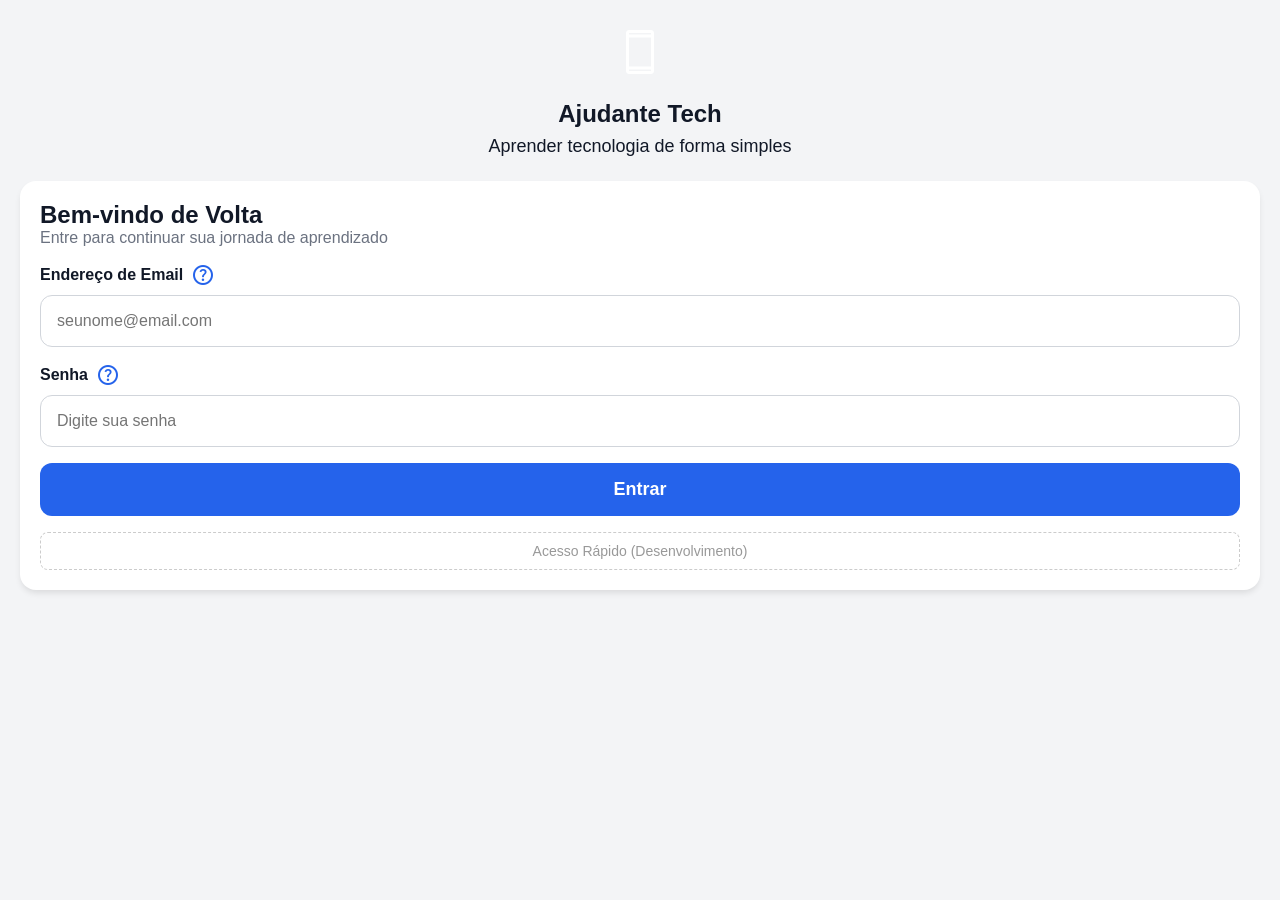
==== commit f345595d: "Yeah I'm commiting to main lmao" ====
--- a/index.html
+++ b/index.html
@@ -1,361 +1,377 @@
 <!doctype html>
 <html lang="pt-br">
-<head>
-  <meta charset="UTF-8" />
-  <meta name="viewport" content="width=device-width, initial-scale=1.0" />
-  <title>Ajudante Tech - Alfabetização Digital</title>
-  <link rel="stylesheet" href="style.css" />
-  <link rel="stylesheet" href="simulacoes/css/youtube.css" />
-  <link rel="stylesheet" href="simulacoes/css/email.css" />
-  <link rel="stylesheet" href="simulacoes/css/telefone.css" />
-  <link rel="stylesheet" href="simulacoes/css/instagram.css" />
-  <link rel="stylesheet" href="simulacoes/css/uber.css" />
-  <link rel="stylesheet" href="simulacoes/css/google.css" />
-  <link
-    href="https://fonts.googleapis.com/css2?family=Material+Symbols+Outlined:opsz,wght,FILL,GRAD@24,400,0,0"
-    rel="stylesheet"
-  />
-</head>
-<body>
-<div id="login-view" class="view active screen-padding">
-  <div class="text-center">
-    <div class="icon-circle bg-primary text-white">
+  <head>
+    <meta charset="UTF-8" />
+    <meta name="viewport" content="width=device-width, initial-scale=1.0" />
+    <title>Ajudante Tech - Alfabetização Digital</title>
+    <link rel="stylesheet" href="style.css" />
+    <link rel="stylesheet" href="simulacoes/css/youtube.css" />
+    <link rel="stylesheet" href="simulacoes/css/instagram.css" />
+    <link rel="stylesheet" href="simulacoes/css/google.css" />
+    <link rel="stylesheet" href="simulacoes/css/galeria.css" />
+    <link rel="stylesheet" href="simulacoes/css/configuracoes.css" />
+    <link rel="stylesheet" href="simulacoes/css/whatsapp.css" />
+    <link rel="stylesheet" href="simulacoes/css/contatos.css" />
+    <link
+      href="https://fonts.googleapis.com/css2?family=Material+Symbols+Outlined:opsz,wght,FILL,GRAD@24,400,0,0"
+      rel="stylesheet"
+    />
+  </head>
+  <body>
+    <div id="login-view" class="view active screen-padding">
+      <div class="text-center">
+        <div class="icon-circle bg-primary text-white">
           <span class="material-symbols-outlined" style="font-size: 48px"
-          >smartphone</span
-          >
+            >smartphone</span
+          >
+        </div>
+        <h1 class="title">Ajudante Tech</h1>
+        <p class="subtitle mb-lg">Aprender tecnologia de forma simples</p>
+      </div>
+
+      <div class="card">
+        <h2>Bem-vindo de Volta</h2>
+        <p class="text-muted mb-md">
+          Entre para continuar sua jornada de aprendizado
+        </p>
+
+        <div class="input-group">
+          <label
+            >Endereço de Email
+            <span
+              class="material-symbols-outlined help-icon"
+              title="Seu endereço eletrônico, ex: nome@email.com"
+              >help</span
+            ></label
+          >
+          <input
+            type="email"
+            id="login-email"
+            placeholder="seunome@email.com"
+          />
+          <span id="email-error" class="error-msg hidden"
+            >Email inválido! Lembre-se de adicionar o @ e o final (ex:
+            @gmail.com).</span
+          >
+        </div>
+
+        <div class="input-group">
+          <label
+            >Senha
+            <span
+              class="material-symbols-outlined help-icon"
+              title="Seu código secreto"
+              >help</span
+            ></label
+          >
+          <input
+            type="password"
+            id="login-password"
+            placeholder="Digite sua senha"
+          />
+          <span id="password-error" class="error-msg hidden"
+            >Senha inválida! É necessário ter no mínimo 6 dígitos.</span
+          >
+        </div>
+
+        <button class="btn btn-primary w-full btn-large" onclick="app.login()">
+          Entrar
+        </button>
+        <button type="button" class="btn-bypass" onclick="app.login(true)">
+          Acesso Rápido (Desenvolvimento)
+        </button>
+      </div>
     </div>
-    <h1 class="title">Ajudante Tech</h1>
-    <p class="subtitle mb-lg">Aprender tecnologia de forma simples</p>
-  </div>
-
-  <div class="card">
-    <h2>Bem-vindo de Volta</h2>
-    <p class="text-muted mb-md">
-      Entre para continuar sua jornada de aprendizado
-    </p>
-
-    <div class="input-group">
-      <label
-      >Endereço de Email
-        <span
-          class="material-symbols-outlined help-icon"
-          title="Seu endereço eletrônico, ex: nome@email.com"
-        >help</span
-        ></label
-      >
-      <input
-        type="email"
-        id="login-email"
-        placeholder="seunome@email.com"
-      />
-      <span id="email-error" class="error-msg hidden"
-      >Email inválido! Lembre-se de adicionar o @ e o final (ex:
-            @gmail.com).</span
-      >
+
+    <div id="app-view" class="view">
+      <main id="tab-home" class="tab-content active screen-padding">
+        <div class="header-main">
+          <h2 class="title" style="margin: 0">Bem-vindo!</h2>
+          <button class="btn-logout" onclick="app.logout()">
+            <span class="material-symbols-outlined">logout</span> Sair
+          </button>
+        </div>
+        <p class="text-muted mb-md">
+          Escolha um dos caminhos abaixo para começar a aprender:
+        </p>
+        <div class="nav-guide-list">
+          <div class="guide-item" onclick="app.switchTab('tab-tutoriais')">
+            <div class="guide-content">
+              <span class="material-symbols-outlined icon-bg-green">apps</span>
+              <div class="guide-text">
+                <span class="guide-title">Aplicativos</span>
+                <span class="guide-subtitle"
+                  >Aprenda a usar aplicativos como telefone, YouTube e
+                  outros</span
+                >
+              </div>
+            </div>
+            <span class="material-symbols-outlined arrow">chevron_right</span>
+          </div>
+
+          <div class="guide-item" onclick="app.switchTab('tab-glossario')">
+            <div class="guide-content">
+              <span class="material-symbols-outlined icon-bg-blue"
+                >menu_book</span
+              >
+              <div class="guide-text">
+                <span class="guide-title">Glossário Digital</span>
+                <span class="guide-subtitle"
+                  >Entendendo símbolos e palavras que encontramos online</span
+                >
+              </div>
+            </div>
+            <span class="material-symbols-outlined arrow">chevron_right</span>
+          </div>
+
+          <div class="guide-item" onclick="app.switchTab('tab-golpes')">
+            <div class="guide-content">
+              <span class="material-symbols-outlined icon-bg-red">shield</span>
+              <div class="guide-text">
+                <span class="guide-title">Segurança e Golpes</span>
+                <span class="guide-subtitle"
+                  >Dicas de como ficar seguro online</span
+                >
+              </div>
+            </div>
+            <span class="material-symbols-outlined arrow">chevron_right</span>
+          </div>
+        </div>
+        <div class="spacer-lg"></div>
+        <div class="card bg-solid-blue text-white mt-lg">
+          <h3>💡 Dica do dia!</h3>
+          <p>
+            Não tenha medo de explorar! Você não pode quebrar seu telefone
+            tocando por aí. A maioria das ações pode ser desfeita com o botão
+            voltar.
+          </p>
+        </div>
+      </main>
+
+      <main id="tab-tutoriais" class="tab-content screen-padding">
+        <div class="header-main">
+          <h2 class="title" style="margin: 0">Aplicativos</h2>
+          <button class="btn-logout" onclick="app.logout()">
+            <span class="material-symbols-outlined">logout</span> Sair
+          </button>
+        </div>
+        <p class="text-muted mb-md">
+          Escolha um aplicativo para aprender a usá-lo. Vamos guiá-lo em cada
+          etapa!
+        </p>
+        <div id="tutoriais-list" class="flex-col gap-md"></div>
+      </main>
+
+      <div id="tutorial-detail-view" class="view-overlay hidden">
+        <div class="detail-header" id="detail-header">
+          <button class="btn-back" onclick="app.closeTutorial()">
+            <span class="material-symbols-outlined">arrow_back</span> Voltar
+          </button>
+          <div class="detail-title-group">
+            <div class="icon-circle bg-white" id="detail-icon"></div>
+            <h1 id="detail-title">Nome do App</h1>
+          </div>
+        </div>
+        <div class="screen-padding" id="detail-content">
+          <button
+            class="btn btn-primary w-full mt-md"
+            onclick="app.startSimulation('sim-youtube-view')"
+          >
+            <span class="material-symbols-outlined">play_arrow</span> Iniciar
+            Simulação Prática
+          </button>
+        </div>
+      </div>
+
+      <main id="tab-glossario" class="tab-content screen-padding">
+        <div class="header-main">
+          <h2 class="title" style="margin: 0">Glossário Digital</h2>
+          <button class="btn-logout" onclick="app.logout()">
+            <span class="material-symbols-outlined">logout</span> Sair
+          </button>
+        </div>
+        <p class="text-muted mb-md">
+          Pesquise uma palavra ou escolha uma categoria para aprender.
+        </p>
+
+        <div class="search-container mb-lg">
+          <span class="material-symbols-outlined search-icon">search</span>
+          <input
+            type="text"
+            id="glossario-search"
+            placeholder="Buscar símbolo ou palavra..."
+            onkeyup="app.searchGlossario(this.value)"
+          />
+        </div>
+        <div id="glossario-categories">
+          <div class="nav-guide-list">
+            <div class="guide-item" onclick="app.openGlossarioCategory('all')">
+              <div class="guide-content">
+                <span class="material-symbols-outlined icon-bg-blue"
+                  >grid_view</span
+                >
+                <div class="guide-text">
+                  <span class="guide-title">Todos os Símbolos</span>
+                  <span class="guide-subtitle"
+                    >Dicionário completo de A a Z</span
+                  >
+                </div>
+              </div>
+              <span class="material-symbols-outlined arrow">chevron_right</span>
+            </div>
+
+            <div
+              class="guide-item"
+              onclick="app.openGlossarioCategory('basic')"
+            >
+              <div class="guide-content">
+                <span class="material-symbols-outlined icon-bg-green"
+                  >power_settings_new</span
+                >
+                <div class="guide-text">
+                  <span class="guide-title">Parte 1: Básicos</span>
+                  <span class="guide-subtitle"
+                    >Símbolos do próprio celular</span
+                  >
+                </div>
+              </div>
+              <span class="material-symbols-outlined arrow">chevron_right</span>
+            </div>
+
+            <div
+              class="guide-item"
+              onclick="app.openGlossarioCategory('navigation')"
+            >
+              <div class="guide-content">
+                <span class="material-symbols-outlined icon-bg-purple"
+                  >touch_app</span
+                >
+                <div class="guide-text">
+                  <span class="guide-title">Parte 2: Navegação</span>
+                  <span class="guide-subtitle">Como se mover na tela</span>
+                </div>
+              </div>
+              <span class="material-symbols-outlined arrow">chevron_right</span>
+            </div>
+
+            <div
+              class="guide-item"
+              onclick="app.openGlossarioCategory('social')"
+            >
+              <div class="guide-content">
+                <span class="material-symbols-outlined icon-bg-red"
+                  >thumb_up</span
+                >
+                <div class="guide-text">
+                  <span class="guide-title">Parte 3: Redes Sociais</span>
+                  <span class="guide-subtitle"
+                    >Curtir, compartilhar e perfis</span
+                  >
+                </div>
+              </div>
+              <span class="material-symbols-outlined arrow">chevron_right</span>
+            </div>
+
+            <div
+              class="guide-item"
+              onclick="app.openGlossarioCategory('security')"
+            >
+              <div class="guide-content">
+                <span class="material-symbols-outlined icon-bg-orange"
+                  >security</span
+                >
+                <div class="guide-text">
+                  <span class="guide-title">Parte 4: Segurança</span>
+                  <span class="guide-subtitle"
+                    >Senhas e proteção contra golpes</span
+                  >
+                </div>
+              </div>
+              <span class="material-symbols-outlined arrow">chevron_right</span>
+            </div>
+          </div>
+        </div>
+        <div id="glossario-search-results" class="hidden flex-col gap-md"></div>
+      </main>
+
+      <div id="glossario-detail-view" class="view-overlay hidden">
+        <div class="detail-header bg-solid-blue" id="glossario-detail-header">
+          <button class="btn-back" onclick="app.closeGlossarioCategory()">
+            <span class="material-symbols-outlined">arrow_back</span> Voltar
+          </button>
+          <h1
+            id="glossario-category-title"
+            style="margin-top: 16px; font-size: 24px"
+          >
+            Categoria
+          </h1>
+        </div>
+        <div class="screen-padding" id="glossario-category-content"></div>
+      </div>
+
+      <main id="tab-golpes" class="tab-content screen-padding">
+        <div class="header-main">
+          <h2 class="title flex-center gap-sm" style="margin: 0">
+            <span class="material-symbols-outlined text-danger">warning</span>
+            Prevenção a Golpes
+          </h2>
+          <button class="btn-logout" onclick="app.logout()">
+            <span class="material-symbols-outlined">logout</span> Sair
+          </button>
+        </div>
+        <p class="text-muted mb-md">
+          Selecione um aplicativo para aprender sobre os golpes mais comuns e
+          como se proteger.
+        </p>
+
+        <div class="alert bg-danger-light text-danger-dark mb-md">
+          <strong>Lembre-se:</strong> Organizações legítimas nunca pedirão
+          senhas, PINs ou pagamento via cartão de presente.
+        </div>
+
+        <div id="golpes-grid" class="grid-2"></div>
+      </main>
+
+      <div id="golpe-detail-view" class="view-overlay hidden">
+        <div class="detail-header" id="golpe-header">
+          <button class="btn-back" onclick="app.closeGolpe()">
+            <span class="material-symbols-outlined">arrow_back</span> Voltar
+          </button>
+          <div class="detail-title-group">
+            <div class="icon-circle bg-white" id="golpe-icon"></div>
+            <h1 id="golpe-title">Golpes no App</h1>
+          </div>
+        </div>
+        <div class="screen-padding" id="golpe-content"></div>
+      </div>
+
+      <nav class="bottom-nav">
+        <button
+          onclick="app.switchTab('tab-home', this)"
+          class="nav-item active"
+        >
+          <span class="material-symbols-outlined">grid_view</span>
+          <span>Início</span>
+        </button>
+        <button onclick="app.switchTab('tab-tutoriais', this)" class="nav-item">
+          <span class="material-symbols-outlined">apps</span>
+          <span>Apps</span>
+        </button>
+        <button onclick="app.switchTab('tab-glossario', this)" class="nav-item">
+          <span class="material-symbols-outlined">menu_book</span>
+          <span>Glossário</span>
+        </button>
+        <button onclick="app.switchTab('tab-golpes', this)" class="nav-item">
+          <span class="material-symbols-outlined">security</span>
+          <span>Golpes</span>
+        </button>
+      </nav>
     </div>
 
-    <div class="input-group">
-      <label
-      >Senha
-        <span
-          class="material-symbols-outlined help-icon"
-          title="Seu código secreto"
-        >help</span
-        ></label
-      >
-      <input
-        type="password"
-        id="login-password"
-        placeholder="Digite sua senha"
-      />
-      <span id="password-error" class="error-msg hidden"
-      >Senha inválida! É necessário ter no mínimo 6 dígitos.</span
-      >
-    </div>
-
-    <button class="btn btn-primary w-full btn-large" onclick="app.login()">
-      Entrar
-    </button>
-    <button type="button" class="btn-bypass" onclick="app.login(true)">
-      Acesso Rápido (Desenvolvimento)
-    </button>
-  </div>
-</div>
-
-<div id="app-view" class="view">
-  <main id="tab-home" class="tab-content active screen-padding">
-    <div class="header-main">
-      <h2 class="title" style="margin: 0">Bem-vindo!</h2>
-      <button class="btn-logout" onclick="app.logout()">
-        <span class="material-symbols-outlined">logout</span> Sair
-      </button>
-    </div>
-    <p class="text-muted mb-md">
-      Escolha um dos caminhos abaixo para começar a aprender:
-    </p>
-    <div class="nav-guide-list">
-      <div class="guide-item" onclick="app.switchTab('tab-tutoriais')">
-        <div class="guide-content">
-          <span class="material-symbols-outlined icon-bg-green">apps</span>
-          <div class="guide-text">
-            <span class="guide-title">Aplicativos</span>
-            <span class="guide-subtitle"
-            >Aprenda a usar aplicativos como telefone, YouTube e
-                  outros</span
-            >
-          </div>
-        </div>
-        <span class="material-symbols-outlined arrow">chevron_right</span>
-      </div>
-
-      <div class="guide-item" onclick="app.switchTab('tab-glossario')">
-        <div class="guide-content">
-              <span class="material-symbols-outlined icon-bg-blue"
-              >menu_book</span
-              >
-          <div class="guide-text">
-            <span class="guide-title">Glossário Digital</span>
-            <span class="guide-subtitle"
-            >Entendendo símbolos e palavras que encontramos online</span
-            >
-          </div>
-        </div>
-        <span class="material-symbols-outlined arrow">chevron_right</span>
-      </div>
-
-      <div class="guide-item" onclick="app.switchTab('tab-golpes')">
-        <div class="guide-content">
-          <span class="material-symbols-outlined icon-bg-red">shield</span>
-          <div class="guide-text">
-            <span class="guide-title">Segurança e Golpes</span>
-            <span class="guide-subtitle"
-            >Dicas de como ficar seguro online</span
-            >
-          </div>
-        </div>
-        <span class="material-symbols-outlined arrow">chevron_right</span>
-      </div>
-    </div>
-    <div class="spacer-lg"></div>
-    <div class="card bg-solid-blue text-white mt-lg">
-      <h3>💡 Dica do dia!</h3>
-      <p>
-        Não tenha medo de explorar! Você não pode quebrar seu telefone
-        tocando por aí. A maioria das ações pode ser desfeita com o botão
-        voltar.
-      </p>
-    </div>
-  </main>
-
-  <main id="tab-tutoriais" class="tab-content screen-padding">
-    <div class="header-main">
-      <h2 class="title" style="margin: 0">Aplicativos</h2>
-      <button class="btn-logout" onclick="app.logout()">
-        <span class="material-symbols-outlined">logout</span> Sair
-      </button>
-    </div>
-    <p class="text-muted mb-md">
-      Escolha um aplicativo para aprender a usá-lo. Vamos guiá-lo em cada
-      etapa!
-    </p>
-
-    <div class="search-container mb-lg">
-      <span class="material-symbols-outlined search-icon">search</span>
-      <input
-        type="text"
-        id="tutoriais-search"
-        placeholder="Qual aplicativo você quer aprender hoje?"
-        onkeyup="app.searchTutoriais(this.value)"
-      />
-    </div>
-
-    <div id="tutoriais-list" class="flex-col gap-md"></div>
-  </main>
-
-  <div id="tutorial-detail-view" class="view-overlay hidden">
-    <div class="detail-header" id="detail-header">
-      <button class="btn-back" onclick="app.closeTutorial()">
-        <span class="material-symbols-outlined">arrow_back</span> Voltar
-      </button>
-      <div class="detail-title-group">
-        <div class="icon-circle bg-white" id="detail-icon"></div>
-        <h1 id="detail-title">Nome do App</h1>
-      </div>
-    </div>
-    <div class="screen-padding" id="detail-content">
-      <button
-        class="btn btn-primary w-full mt-md"
-        onclick="app.startSimulation('sim-youtube-view')"
-      >
-        <span class="material-symbols-outlined">play_arrow</span> Iniciar
-        Simulação Prática
-      </button>
-    </div>
-  </div>
-
-  <main id="tab-glossario" class="tab-content screen-padding">
-    <div class="header-main">
-      <h2 class="title" style="margin: 0">Glossário Digital</h2>
-      <button class="btn-logout" onclick="app.logout()">
-        <span class="material-symbols-outlined">logout</span> Sair
-      </button>
-    </div>
-    <p class="text-muted mb-md">
-      Pesquise uma palavra ou escolha uma categoria para aprender.
-    </p>
-
-    <div class="search-container mb-lg">
-      <span class="material-symbols-outlined search-icon">search</span>
-      <input
-        type="text"
-        id="glossario-search"
-        placeholder="Buscar símbolo ou palavra..."
-        onkeyup="app.searchGlossario(this.value)"
-      />
-    </div>
-    <div id="glossario-categories">
-      <div class="nav-guide-list">
-        <div class="guide-item" onclick="app.openGlossarioCategory('all')">
-          <div class="guide-content">
-                <span class="material-symbols-outlined icon-bg-blue"
-                >grid_view</span
-                >
-            <div class="guide-text">
-              <span class="guide-title">Todos os Símbolos</span>
-              <span class="guide-subtitle"
-              >Dicionário completo de A a Z</span
-              >
-            </div>
-          </div>
-          <span class="material-symbols-outlined arrow">chevron_right</span>
-        </div>
-        <div
-          class="guide-item"
-          onclick="app.openGlossarioCategory('basic')"
-        >
-          <div class="guide-content">
-                <span class="material-symbols-outlined icon-bg-green"
-                >power_settings_new</span
-                >
-            <div class="guide-text">
-              <span class="guide-title">Parte 1: Básicos</span>
-              <span class="guide-subtitle"
-              >Símbolos do próprio celular</span
-              >
-            </div>
-          </div>
-          <span class="material-symbols-outlined arrow">chevron_right</span>
-        </div>
-        <div
-          class="guide-item"
-          onclick="app.openGlossarioCategory('social')"
-        >
-          <div class="guide-content">
-                <span class="material-symbols-outlined icon-bg-red"
-                >thumb_up</span
-                >
-            <div class="guide-text">
-              <span class="guide-title">Parte 2: Redes Sociais</span>
-              <span class="guide-subtitle"
-              >Curtir, compartilhar e perfis</span
-              >
-            </div>
-          </div>
-          <span class="material-symbols-outlined arrow">chevron_right</span>
-        </div>
-      </div>
-    </div>
-    <div id="glossario-search-results" class="hidden flex-col gap-md"></div>
-  </main>
-
-  <div id="glossario-detail-view" class="view-overlay hidden">
-    <div class="detail-header bg-solid-blue" id="glossario-detail-header">
-      <button class="btn-back" onclick="app.closeGlossarioCategory()">
-        <span class="material-symbols-outlined">arrow_back</span> Voltar
-      </button>
-      <h1
-        id="glossario-category-title"
-        style="margin-top: 16px; font-size: 24px"
-      >
-        Categoria
-      </h1>
-    </div>
-    <div class="screen-padding" id="glossario-category-content"></div>
-  </div>
-
-  <main id="tab-golpes" class="tab-content screen-padding">
-    <div class="header-main">
-      <h2 class="title flex-center gap-sm" style="margin: 0; color: #dc2626;">
-        <span class="material-symbols-outlined" style="font-size: 28px;">gpp_bad</span>
-        Prevenção a Golpes
-      </h2>
-      <button class="btn-logout" onclick="app.logout()">
-        <span class="material-symbols-outlined">logout</span> Sair
-      </button>
-    </div>
-
-    <p class="text-muted mb-md" style="font-size: 16px; line-height: 1.5;">
-      A internet é maravilhosa, mas precisamos ter cuidado. Leia os cartões abaixo para conhecer os golpes mais comuns e <strong>aprender a se proteger</strong>.
-    </p>
-
-    <div class="alert bg-danger-light text-danger-dark mb-lg" style="border-radius: 8px; padding: 16px; font-size: 16px; border-left: 4px solid #b91c1c;">
-      <strong style="display: block; margin-bottom: 8px; font-size: 18px;">Regra de Ouro:</strong>
-      O banco e lojas oficiais <strong>nunca</strong> vão te ligar ou mandar mensagem pedindo senhas, códigos ou pagamentos urgentes. Se pedirem, desligue na hora.
-    </div>
-
-    <div class="search-container mb-lg">
-      <span class="material-symbols-outlined search-icon">search</span>
-      <input
-        type="text"
-        id="golpes-search"
-        placeholder="Pesquisar por um golpe específico..."
-        onkeyup="app.searchGolpes(this.value)"
-      />
-    </div>
-
-    <div id="golpes-grid" class="flex-col gap-lg"></div>
-  </main>
-
-  <div id="golpe-detail-view" class="view-overlay hidden">
-    <div class="detail-header" id="golpe-header">
-      <button class="btn-back" onclick="app.closeGolpe()">
-        <span class="material-symbols-outlined">arrow_back</span> Voltar
-      </button>
-      <div class="detail-title-group">
-        <div class="icon-circle bg-white" id="golpe-icon"></div>
-        <h1 id="golpe-title">Golpes no App</h1>
-      </div>
-    </div>
-    <div class="screen-padding" id="golpe-content"></div>
-  </div>
-
-  <nav class="bottom-nav">
-    <button
-      onclick="app.switchTab('tab-home', this)"
-      class="nav-item active"
-    >
-      <span class="material-symbols-outlined">grid_view</span>
-      <span>Início</span>
-    </button>
-    <button onclick="app.switchTab('tab-tutoriais', this)" class="nav-item">
-      <span class="material-symbols-outlined">apps</span>
-      <span>Apps</span>
-    </button>
-    <button onclick="app.switchTab('tab-glossario', this)" class="nav-item">
-      <span class="material-symbols-outlined">menu_book</span>
-      <span>Glossário</span>
-    </button>
-    <button onclick="app.switchTab('tab-golpes', this)" class="nav-item">
-      <span class="material-symbols-outlined">security</span>
-      <span>Golpes</span>
-    </button>
-  </nav>
-</div>
-
-<div
-  id="splash-screen-view"
-  class="view-overlay hidden"
-  style="
+    <div
+      id="splash-screen-view"
+      class="view-overlay hidden"
+      style="
         display: flex;
         flex-direction: column;
         align-items: center;
@@ -363,15 +379,15 @@
         background-color: #ffffff;
         z-index: 250;
       "
->
+    >
       <span
         id="splash-icon"
         class="material-symbols-outlined"
         style="font-size: 80px"
       ></span>
-  <h1 id="splash-name" style="margin-top: 16px; font-size: 32px"></h1>
-</div>
-<div id="simulation-container"></div>
-<script type="module" src="script.js"></script>
-</body>
+      <h1 id="splash-name" style="margin-top: 16px; font-size: 32px"></h1>
+    </div>
+    <div id="simulation-container"></div>
+    <script type="module" src="script.js"></script>
+  </body>
 </html>
--- a/style.css
+++ b/style.css
@@ -184,6 +184,16 @@
   font-size: 32px;
 }
 
+.icon-bg-purple {
+  color: #8b5cf6;
+  background-color: #f5f3ff;
+}
+
+.icon-bg-orange {
+  color: #f59e0b;
+  background-color: #fffbeb;
+}
+
 .card {
   background: var(--surface);
   border-radius: var(--radius-lg);
@@ -201,8 +211,8 @@
 }
 
 .grid-2 {
-  display: grid;
-  grid-template-columns: 1fr 1fr;
+  display: flex;
+  flex-direction: column;
   gap: 16px;
 }
 
@@ -219,8 +229,7 @@
   font-size: 28px;
 }
 
-/* Trocado de #glossario-search para .search-container input */
-.search-container input {
+#glossario-search {
   width: 100%;
   padding: 18px 16px 18px 56px;
   border: 2px solid #e5e7eb;
@@ -233,7 +242,7 @@
     box-shadow 0.2s;
 }
 
-.search-container input:focus {
+#glossario-search:focus {
   border-color: var(--primary);
   box-shadow: 0 0 0 4px rgba(37, 99, 235, 0.1);
 }
@@ -250,6 +259,22 @@
 .icon-circle span {
   color: white;
   font-size: 32px;
+}
+
+.error-msg {
+  color: var(--danger);
+  font-size: 14px;
+  font-weight: 500;
+  margin-top: -4px;
+}
+
+.error-msg.hidden {
+  display: none !important;
+}
+
+.input-error {
+  border-color: var(--danger) !important;
+  background-color: var(--danger-light) !important;
 }
 
 /* Formulários */
@@ -445,7 +470,6 @@
   margin-bottom: 4px;
 }
 
-/* Mensagens de Erro */
 .error-msg {
   color: var(--danger);
   font-size: 14px;
--- a/simulacoes/css/instagram.css
+++ b/simulacoes/css/instagram.css
@@ -0,0 +1,413 @@
+.ig-theme {
+  background-color: #ffffff;
+  color: #000;
+  display: flex;
+  flex-direction: column;
+}
+.ig-screen {
+  flex: 1;
+  display: flex;
+  flex-direction: column;
+  overflow: hidden;
+  height: 100%;
+}
+
+.ig-header {
+  display: flex;
+  justify-content: space-between;
+  align-items: center;
+  padding: 12px 16px;
+  border-bottom: 1px solid #dbdbdb;
+}
+.ig-logo {
+  font-family: "Brush Script MT", cursive, sans-serif;
+  font-size: 26px;
+  margin: 0;
+  font-weight: 500;
+}
+.ig-header-icons {
+  display: flex;
+  gap: 16px;
+}
+
+.ig-scroll-area {
+  flex: 1;
+  overflow-y: auto;
+}
+
+.ig-stories-container {
+  display: flex;
+  gap: 16px;
+  padding: 12px 16px;
+  border-bottom: 1px solid #dbdbdb;
+  overflow-x: auto;
+  scrollbar-width: none;
+}
+.ig-story {
+  display: flex;
+  flex-direction: column;
+  align-items: center;
+  gap: 4px;
+  font-size: 12px;
+  cursor: pointer;
+}
+.ig-story-ring {
+  width: 68px;
+  height: 68px;
+  border-radius: 50%;
+  padding: 3px;
+  display: flex;
+  justify-content: center;
+  align-items: center;
+}
+
+.active-story {
+  background: linear-gradient(
+    45deg,
+    #f09433 0%,
+    #e6683c 25%,
+    #dc2743 50%,
+    #cc2366 75%,
+    #bc1888 100%
+  );
+}
+.my-story {
+  border: 1px solid #dbdbdb;
+  color: #0095f6;
+}
+.ig-story-ring img {
+  width: 100%;
+  height: 100%;
+  border-radius: 50%;
+  border: 2px solid white;
+  object-fit: cover;
+}
+
+.ig-post {
+  margin-bottom: 16px;
+}
+.ig-post-header {
+  display: flex;
+  align-items: center;
+  padding: 10px 16px;
+  gap: 10px;
+}
+.ig-avatar {
+  width: 32px;
+  height: 32px;
+  border-radius: 50%;
+  object-fit: cover;
+}
+.ig-username {
+  font-weight: bold;
+  font-size: 14px;
+}
+.ig-post-img {
+  width: 100%;
+  aspect-ratio: 1;
+  object-fit: cover;
+}
+
+.ig-post-actions {
+  display: flex;
+  justify-content: space-between;
+  padding: 12px 16px 8px;
+}
+.ig-action-left {
+  display: flex;
+  gap: 16px;
+}
+.ig-icon {
+  font-size: 28px;
+  cursor: pointer;
+  transition:
+    color 0.2s,
+    font-variation-settings 0.2s;
+}
+.ig-post-likes {
+  padding: 0 16px;
+  font-weight: bold;
+  font-size: 14px;
+  margin-bottom: 6px;
+}
+.ig-post-caption {
+  padding: 0 16px;
+  font-size: 14px;
+  margin-bottom: 6px;
+  line-height: 1.4;
+}
+.ig-post-comments-link {
+  padding: 0 16px;
+  font-size: 14px;
+  color: #737373;
+  cursor: pointer;
+  margin-bottom: 12px;
+}
+
+.ig-bottom-nav {
+  display: flex;
+  justify-content: space-around;
+  align-items: center;
+  padding: 12px 0;
+  border-top: 1px solid #dbdbdb;
+  background: white;
+}
+
+.ig-bottom-nav span {
+  font-size: 28px;
+  cursor: pointer;
+}
+
+.ig-nav-active {
+  font-variation-settings: "FILL" 1;
+}
+
+.ig-avatar-small {
+  width: 28px;
+  height: 28px;
+  border-radius: 50%;
+  display: flex;
+  align-items: center;
+  justify-content: center;
+  overflow: hidden;
+}
+
+.ig-comments-header {
+  padding: 16px;
+  border-bottom: 1px solid #dbdbdb;
+}
+.ig-comment-item {
+  display: flex;
+  gap: 12px;
+  margin-bottom: 20px;
+  align-items: flex-start;
+}
+.ig-comment-content {
+  flex: 1;
+  font-size: 14px;
+  line-height: 1.4;
+}
+.ig-comment-content p {
+  margin: 0 0 4px 0;
+}
+.ig-comment-time {
+  font-size: 12px;
+  color: #737373;
+}
+.ig-comment-input-area {
+  display: flex;
+  align-items: center;
+  padding: 16px;
+  border-top: 1px solid #dbdbdb;
+  gap: 12px;
+  background: white;
+}
+.ig-comment-input-area input {
+  flex: 1;
+  border: none;
+  outline: none;
+  font-size: 14px;
+}
+
+.ig-reels-container {
+  flex: 1;
+  background-color: #000;
+  display: flex;
+  flex-direction: column;
+  position: relative;
+}
+
+.ig-reels-header {
+  position: absolute;
+  top: 0;
+  width: 100%;
+  display: flex;
+  justify-content: space-between;
+  padding: 16px;
+  color: white;
+  font-weight: bold;
+  font-size: 20px;
+  z-index: 10;
+}
+
+.ig-reels-video-mock {
+  flex: 1;
+  background-image: url("https://picsum.photos/id/1062/600/1000");
+  background-size: cover;
+  background-position: center;
+  position: relative;
+  display: flex;
+  flex-direction: column;
+  justify-content: flex-end;
+}
+
+.ig-reels-side-actions {
+  position: absolute;
+  right: 12px;
+  bottom: 100px;
+  display: flex;
+  flex-direction: column;
+  gap: 20px;
+  align-items: center;
+  color: white;
+}
+
+.ig-reels-action {
+  display: flex;
+  flex-direction: column;
+  align-items: center;
+  gap: 4px;
+}
+
+.ig-reels-action span {
+  font-size: 12px;
+}
+
+.ig-reels-info {
+  padding: 16px;
+  background: linear-gradient(transparent, rgba(0, 0, 0, 0.7));
+  color: white;
+  padding-bottom: 30px;
+}
+
+.ig-reels-user {
+  display: flex;
+  align-items: center;
+  gap: 8px;
+  margin-bottom: 8px;
+}
+
+.ig-reels-follow {
+  background: transparent;
+  border: 1px solid white;
+  color: white;
+  border-radius: 8px;
+  padding: 4px 12px;
+  font-size: 12px;
+  font-weight: bold;
+}
+
+.ig-reels-audio {
+  display: flex;
+  align-items: center;
+  gap: 6px;
+  font-size: 13px;
+  margin-top: 8px;
+}
+
+.ig-nav-dark {
+  background-color: #000 !important;
+  border-top: 1px solid #333 !important;
+  color: white !important;
+}
+
+.ig-nav-dark span {
+  color: white;
+}
+
+.ig-profile-header {
+  display: flex;
+  justify-content: space-between;
+  align-items: center;
+  padding: 12px 16px;
+  border-bottom: 1px solid #dbdbdb;
+}
+
+.ig-username-header {
+  display: flex;
+  align-items: center;
+  gap: 4px;
+  font-size: 20px;
+}
+
+.ig-profile-top {
+  display: flex;
+  align-items: center;
+  padding: 16px;
+  gap: 20px;
+}
+
+.ig-avatar-large {
+  width: 80px;
+  height: 80px;
+  border-radius: 50%;
+  background-color: #efefef;
+  display: flex;
+  align-items: center;
+  justify-content: center;
+}
+
+.ig-profile-stats {
+  display: flex;
+  flex: 1;
+  justify-content: space-around;
+  text-align: center;
+}
+
+.ig-stat-item {
+  display: flex;
+  flex-direction: column;
+  font-size: 14px;
+}
+
+.ig-stat-item strong {
+  font-size: 18px;
+}
+
+.ig-profile-bio {
+  padding: 0 16px;
+  font-size: 14px;
+  line-height: 1.4;
+}
+
+.ig-profile-buttons {
+  display: flex;
+  padding: 16px;
+  gap: 8px;
+}
+
+.ig-btn-secondary {
+  flex: 1;
+  background-color: #efefef;
+  border: none;
+  border-radius: 8px;
+  padding: 8px;
+  font-weight: bold;
+  font-size: 14px;
+  cursor: pointer;
+}
+
+.ig-profile-tabs {
+  display: flex;
+  border-top: 1px solid #dbdbdb;
+  margin-top: 8px;
+}
+
+.ig-p-tab {
+  flex: 1;
+  display: flex;
+  justify-content: center;
+  padding: 12px;
+  color: #737373;
+}
+
+.ig-p-tab.active {
+  color: black;
+  border-bottom: 1px solid black;
+}
+
+.ig-photo-grid {
+  display: grid;
+  grid-template-columns: repeat(3, 1fr);
+  gap: 2px;
+  padding-bottom: 20px;
+}
+
+.ig-grid-item {
+  aspect-ratio: 1;
+  background-color: #efefef;
+  background-image: url("https://picsum.photos/id/1025/200/200");
+  background-size: cover;
+  background-position: center;
+  cursor: pointer;
+}
--- a/simulacoes/css/google.css
+++ b/simulacoes/css/google.css
@@ -0,0 +1,191 @@
+.g-theme {
+  background-color: #f8f9fa;
+  color: #202124;
+}
+
+.g-content {
+  display: flex;
+  flex-direction: column;
+  align-items: center;
+  padding: 40px 20px;
+  flex: 1;
+  overflow-y: auto;
+}
+
+.g-logo {
+  font-size: 48px;
+  font-weight: bold;
+  margin-bottom: 30px;
+  font-family: "Product Sans", Arial, sans-serif;
+}
+
+.g-search-bar {
+  width: 100%;
+  max-width: 500px;
+  background: white;
+  border: 1px solid #dfe1e5;
+  box-shadow: 0 2px 5px rgba(0, 0, 0, 0.1);
+  height: 48px;
+  border-radius: 24px;
+  display: flex;
+  align-items: center;
+  padding: 0 16px;
+  gap: 12px;
+  margin-bottom: 30px;
+}
+
+.g-search-bar input {
+  flex: 1;
+  border: none;
+  outline: none;
+  font-size: 16px;
+}
+
+.g-mic {
+  color: #5f6368;
+  cursor: pointer;
+}
+
+.g-feed {
+  width: 100%;
+}
+
+.g-news-card {
+  background: white;
+  border-radius: 12px;
+  margin-bottom: 16px;
+  overflow: hidden;
+  box-shadow: 0 1px 3px rgba(0, 0, 0, 0.1);
+}
+
+.g-news-img {
+  width: 100%;
+  height: 180px;
+}
+
+.g-news-info {
+  padding: 12px;
+}
+
+.g-news-info h3 {
+  font-size: 16px;
+  line-height: 1.4;
+  margin-bottom: 4px;
+}
+
+.g-news-info p {
+  font-size: 12px;
+  color: #70757a;
+}
+
+.g-bottom-nav {
+  display: flex;
+  justify-content: space-around;
+  background: white;
+  padding: 10px 0;
+  border-top: 1px solid #eee;
+}
+
+.g-nav-item {
+  display: flex;
+  flex-direction: column;
+  align-items: center;
+  font-size: 12px;
+  color: #5f6368;
+}
+
+.g-nav-item.active {
+  color: #1a73e8;
+}
+
+.g-compact-header {
+  display: flex;
+  align-items: center;
+  padding: 12px 16px;
+  gap: 16px;
+  background-color: white;
+}
+
+.g-compact-search {
+  flex: 1;
+  display: flex;
+  align-items: center;
+  background-color: #f1f3f4;
+  padding: 8px 16px;
+  border-radius: 24px;
+  gap: 12px;
+}
+
+.g-tabs {
+  display: flex;
+  overflow-x: auto;
+  background-color: white;
+  border-bottom: 1px solid #eee;
+  padding: 0 16px;
+  gap: 20px;
+}
+
+.g-tabs::-webkit-scrollbar {
+  display: none;
+}
+
+.g-tab {
+  padding: 12px 0;
+  font-size: 14px;
+  color: #5f6368;
+  white-space: nowrap;
+  cursor: pointer;
+}
+
+.g-tab.active {
+  color: #1a73e8;
+  border-bottom: 3px solid #1a73e8;
+  font-weight: 500;
+}
+
+.g-results-list {
+  background-color: #f8f9fa;
+}
+
+.g-result-item {
+  background-color: white;
+  padding: 16px;
+  margin-bottom: 8px;
+  cursor: pointer;
+}
+
+.g-result-cite {
+  display: flex;
+  align-items: center;
+  gap: 6px;
+  font-size: 12px;
+  color: #202124;
+  margin-bottom: 8px;
+}
+
+.g-result-title {
+  font-size: 20px;
+  color: #1a0dab;
+  font-weight: 500;
+  margin-bottom: 6px;
+  line-height: 1.3;
+}
+
+.g-result-snippet {
+  font-size: 14px;
+  color: #4d5156;
+  line-height: 1.5;
+}
+
+.g-images-grid {
+  display: grid;
+  grid-template-columns: 1fr 1fr;
+  gap: 8px;
+  background-color: white;
+}
+
+.g-image-card {
+  border-radius: 12px;
+  cursor: pointer;
+  box-shadow: 0 1px 3px rgba(0, 0, 0, 0.2);
+}
--- a/simulacoes/css/galeria.css
+++ b/simulacoes/css/galeria.css
@@ -0,0 +1,227 @@
+.gal-camera-container {
+  display: flex;
+  flex-direction: column;
+  flex: 1;
+  background-color: #000;
+}
+
+.gal-viewfinder {
+  flex: 1;
+  background-image: url("https://picsum.photos/id/1025/600/800");
+  background-size: cover;
+  background-position: center;
+  position: relative;
+  display: flex;
+  align-items: center;
+  justify-content: center;
+}
+
+.gal-focus-box {
+  width: 150px;
+  height: 150px;
+  border: 2px solid rgba(255, 255, 255, 0.5);
+  border-radius: 8px;
+}
+
+#gal-flash-effect {
+  position: absolute;
+  top: 0;
+  left: 0;
+  width: 100%;
+  height: 100%;
+  background-color: white;
+  z-index: 10;
+}
+
+.gal-camera-controls {
+  height: 120px;
+  background-color: #000;
+  display: flex;
+  justify-content: space-around;
+  align-items: center;
+  padding: 0 24px;
+}
+
+.gal-btn-thumbnail {
+  width: 48px;
+  height: 48px;
+  border-radius: 50%;
+  border: 2px solid white;
+  background-image: url("https://picsum.photos/id/1025/100/100");
+  background-size: cover;
+  cursor: pointer;
+}
+
+.gal-btn-shutter {
+  width: 70px;
+  height: 70px;
+  border-radius: 50%;
+  background-color: white;
+  border: 4px solid #d1d5db;
+  outline: 3px solid white;
+  outline-offset: -8px;
+  cursor: pointer;
+  transition: transform 0.1s;
+}
+
+.gal-btn-shutter:active {
+  transform: scale(0.95);
+  background-color: #f3f4f6;
+}
+
+.gal-btn-switch {
+  background: none;
+  border: none;
+  cursor: pointer;
+  padding: 12px;
+  border-radius: 50%;
+  background-color: rgba(255, 255, 255, 0.2);
+}
+
+.text-white {
+  color: white;
+}
+
+.gal-theme {
+  background-color: #ffffff;
+  display: flex;
+  flex-direction: column;
+}
+
+.gal-header,
+.gal-sub-header {
+  display: flex;
+  justify-content: space-between;
+  align-items: center;
+  padding: 16px;
+  border-bottom: 1px solid #e5e7eb;
+}
+
+.gal-title {
+  font-size: 20px;
+  font-weight: 600;
+}
+
+.gal-sub-header h3 {
+  flex: 1;
+  margin-left: 16px;
+  font-weight: 500;
+}
+
+.gal-scroll-area {
+  flex: 1;
+  overflow-y: auto;
+  padding: 16px;
+}
+
+.gal-albums-grid {
+  display: grid;
+  grid-template-columns: 1fr 1fr;
+  gap: 16px;
+}
+
+.gal-album-card {
+  cursor: pointer;
+}
+
+.gal-album-cover {
+  width: 100%;
+  aspect-ratio: 1;
+  border-radius: 12px;
+  background-color: #d1d5db;
+  background-size: cover;
+  background-position: center;
+  margin-bottom: 8px;
+}
+
+.bg-camera {
+  background-image: url("https://picsum.photos/id/1025/300/300");
+}
+.bg-whatsapp {
+  background-image: url("https://picsum.photos/id/1011/300/300");
+}
+.bg-family {
+  background-image: url("https://picsum.photos/id/1062/300/300");
+}
+
+.gal-album-info h4 {
+  font-size: 15px;
+  margin: 0;
+}
+
+.gal-album-info span {
+  font-size: 13px;
+  color: var(--text-muted);
+}
+
+.gal-photos-grid {
+  display: grid;
+  grid-template-columns: repeat(3, 1fr);
+  gap: 4px;
+}
+
+.gal-photo-item {
+  aspect-ratio: 1;
+  background-color: #e5e7eb;
+  background-image: url("https://picsum.photos/id/1025/200/200");
+  background-size: cover;
+  background-position: center;
+  cursor: pointer;
+}
+
+#gal-fullscreen-screen {
+  background-color: #000000;
+  display: flex;
+  flex-direction: column;
+  flex: 1;
+  z-index: 300;
+}
+
+.gal-fullscreen-header {
+  display: flex;
+  justify-content: space-between;
+  align-items: center;
+  padding: 16px;
+  background: linear-gradient(to bottom, rgba(0, 0, 0, 0.6), transparent);
+}
+
+.text-white {
+  color: white;
+}
+
+.gal-fullscreen-image {
+  flex: 1;
+  background-image: url("https://picsum.photos/id/1025/600/800");
+  background-size: contain;
+  background-repeat: no-repeat;
+  background-position: center;
+}
+
+.gal-action-bar {
+  display: flex;
+  justify-content: space-around;
+  padding: 16px 8px;
+  background-color: rgba(0, 0, 0, 0.8);
+  border-top: 1px solid #333;
+}
+
+.gal-action-btn {
+  background: none;
+  border: none;
+  color: white;
+  display: flex;
+  flex-direction: column;
+  align-items: center;
+  gap: 4px;
+  font-size: 12px;
+  cursor: pointer;
+}
+
+.btn-icon {
+  background: none;
+  border: none;
+  cursor: pointer;
+  display: flex;
+  align-items: center;
+  justify-content: center;
+}
--- a/simulacoes/css/configuracoes.css
+++ b/simulacoes/css/configuracoes.css
@@ -0,0 +1,187 @@
+.cfg-theme {
+  background-color: #f3f4f6;
+  display: flex;
+  flex-direction: column;
+}
+
+.cfg-header {
+  display: flex;
+  align-items: center;
+  padding: 16px;
+  background-color: #ffffff;
+  border-bottom: 1px solid #e5e7eb;
+}
+
+.cfg-title {
+  font-size: 20px;
+  font-weight: 600;
+  margin-left: 16px;
+  flex: 1;
+}
+
+.cfg-scroll-area {
+  flex: 1;
+  overflow-y: auto;
+  padding: 16px;
+}
+
+.cfg-card {
+  background-color: #ffffff;
+  border-radius: 16px;
+  padding: 16px;
+  margin-bottom: 16px;
+  box-shadow: 0 1px 3px rgba(0, 0, 0, 0.05);
+}
+
+.cfg-list-group {
+  background-color: #ffffff;
+  border-radius: 16px;
+  overflow: hidden;
+  box-shadow: 0 1px 3px rgba(0, 0, 0, 0.05);
+}
+
+.cfg-list-item {
+  display: flex;
+  align-items: center;
+  padding: 16px;
+  border-bottom: 1px solid #f3f4f6;
+  cursor: pointer;
+  gap: 16px;
+}
+
+.cfg-list-item:last-child,
+.border-none {
+  border-bottom: none;
+}
+
+.cfg-icon-box {
+  width: 40px;
+  height: 40px;
+  border-radius: 10px;
+  display: flex;
+  align-items: center;
+  justify-content: center;
+  color: white;
+}
+
+.bg-blue {
+  background-color: #3b82f6;
+}
+.bg-green {
+  background-color: #22c55e;
+}
+.bg-purple {
+  background-color: #a855f7;
+}
+.text-blue {
+  color: #3b82f6;
+}
+.text-muted {
+  color: #6b7280;
+}
+
+.cfg-item-text {
+  flex: 1;
+}
+
+.cfg-item-text h4 {
+  font-size: 16px;
+  font-weight: 500;
+  margin: 0 0 4px 0;
+  color: #111827;
+}
+
+.cfg-item-text span {
+  font-size: 13px;
+  color: #6b7280;
+}
+
+.flex-between {
+  display: flex;
+  justify-content: space-between;
+  align-items: center;
+}
+
+.cfg-section-title {
+  font-size: 14px;
+  color: #6b7280;
+  text-transform: uppercase;
+  margin-bottom: 8px;
+  margin-left: 8px;
+}
+
+/* Toggle Switch (Botão de Ligar/Desligar Wi-Fi) */
+.cfg-switch {
+  position: relative;
+  display: inline-block;
+  width: 50px;
+  height: 28px;
+}
+
+.cfg-switch input {
+  opacity: 0;
+  width: 0;
+  height: 0;
+}
+
+.cfg-slider {
+  position: absolute;
+  cursor: pointer;
+  top: 0;
+  left: 0;
+  right: 0;
+  bottom: 0;
+  background-color: #ccc;
+  transition: 0.4s;
+  border-radius: 34px;
+}
+
+.cfg-slider:before {
+  position: absolute;
+  content: "";
+  height: 20px;
+  width: 20px;
+  left: 4px;
+  bottom: 4px;
+  background-color: white;
+  transition: 0.4s;
+  border-radius: 50%;
+}
+
+input:checked + .cfg-slider {
+  background-color: #3b82f6;
+}
+
+input:checked + .cfg-slider:before {
+  transform: translateX(22px);
+}
+
+/* Slider de Tamanho da Fonte */
+.cfg-preview-box {
+  min-height: 100px;
+  display: flex;
+  align-items: center;
+  justify-content: center;
+  background-color: #f9fafb;
+  border-radius: 12px;
+  padding: 16px;
+  text-align: center;
+}
+
+#cfg-preview-text {
+  margin: 0;
+  transition: font-size 0.2s;
+  color: #111827;
+}
+
+.cfg-font-controls {
+  display: flex;
+  align-items: center;
+  gap: 16px;
+  padding: 0 16px;
+}
+
+.cfg-font-controls input[type="range"] {
+  flex: 1;
+  accent-color: #3b82f6;
+}
--- a/simulacoes/css/whatsapp.css
+++ b/simulacoes/css/whatsapp.css
@@ -0,0 +1,256 @@
+.wpp-theme {
+  background-color: #ffffff;
+  display: flex;
+  flex-direction: column;
+}
+
+.wpp-screen-container {
+  display: flex;
+  flex-direction: column;
+  flex: 1;
+  height: 100%;
+}
+
+.bg-blue {
+  background-color: #3b82f6;
+  color: white;
+}
+.bg-green {
+  background-color: #22c55e;
+  color: white;
+}
+.bg-gray {
+  background-color: #6b7280;
+  color: white;
+}
+.text-white {
+  color: white;
+}
+.text-muted {
+  color: #6b7280;
+}
+
+.wpp-header {
+  background-color: #008069;
+  color: white;
+  padding: 16px 16px 8px 16px;
+  display: flex;
+  justify-content: space-between;
+  align-items: center;
+}
+
+.wpp-title {
+  font-size: 20px;
+  font-weight: 500;
+}
+
+.wpp-header-icons {
+  display: flex;
+  gap: 16px;
+}
+
+.wpp-tabs {
+  background-color: #008069;
+  display: flex;
+  color: rgba(255, 255, 255, 0.7);
+  font-weight: 500;
+  text-transform: uppercase;
+  font-size: 14px;
+}
+
+.wpp-tab {
+  flex: 1;
+  text-align: center;
+  padding: 12px 0;
+  cursor: pointer;
+}
+
+.wpp-tab.active {
+  color: white;
+  border-bottom: 3px solid white;
+}
+
+.wpp-scroll-area {
+  flex: 1;
+  overflow-y: auto;
+}
+
+.wpp-chat-item {
+  display: flex;
+  padding: 12px 16px;
+  align-items: center;
+  cursor: pointer;
+}
+
+.wpp-chat-item:active {
+  background-color: #f3f4f6;
+}
+
+.wpp-avatar {
+  width: 50px;
+  height: 50px;
+  border-radius: 50%;
+  display: flex;
+  align-items: center;
+  justify-content: center;
+  margin-right: 16px;
+}
+
+.wpp-chat-info {
+  flex: 1;
+  border-bottom: 1px solid #f3f4f6;
+  padding-bottom: 12px;
+}
+
+.wpp-chat-top {
+  display: flex;
+  justify-content: space-between;
+  margin-bottom: 4px;
+}
+
+.wpp-chat-top h4 {
+  margin: 0;
+  font-size: 16px;
+  color: #111827;
+  font-weight: 500;
+}
+
+.wpp-time {
+  font-size: 12px;
+  color: #6b7280;
+}
+
+.wpp-chat-info p {
+  margin: 0;
+  font-size: 14px;
+  color: #6b7280;
+  white-space: nowrap;
+  overflow: hidden;
+  text-overflow: ellipsis;
+  max-width: 250px;
+}
+
+.wpp-fab {
+  position: absolute;
+  bottom: 24px;
+  right: 24px;
+  width: 56px;
+  height: 56px;
+  background-color: #00a884;
+  color: white;
+  border-radius: 16px;
+  display: flex;
+  align-items: center;
+  justify-content: center;
+  box-shadow: 0 4px 6px rgba(0, 0, 0, 0.2);
+  cursor: pointer;
+}
+
+.wpp-chat-header {
+  background-color: #008069;
+  display: flex;
+  align-items: center;
+  padding: 8px;
+}
+
+.wpp-avatar-small {
+  width: 36px;
+  height: 36px;
+  border-radius: 50%;
+  display: flex;
+  align-items: center;
+  justify-content: center;
+  margin-right: 12px;
+}
+
+.wpp-chat-title-area h3 {
+  color: white;
+  margin: 0;
+  font-size: 16px;
+  font-weight: 500;
+}
+
+.wpp-chat-title-area span {
+  color: rgba(255, 255, 255, 0.8);
+  font-size: 12px;
+}
+
+.wpp-chat-history {
+  flex: 1;
+  background-color: #efeae2;
+  padding: 16px;
+  overflow-y: auto;
+  display: flex;
+  flex-direction: column;
+  gap: 8px;
+}
+
+.wpp-bubble-received,
+.wpp-bubble-sent {
+  max-width: 80%;
+  padding: 8px 12px;
+  border-radius: 8px;
+  font-size: 15px;
+  position: relative;
+  word-wrap: break-word;
+}
+
+.wpp-bubble-received {
+  background-color: white;
+  align-self: flex-start;
+  border-top-left-radius: 0;
+  box-shadow: 0 1px 1px rgba(0, 0, 0, 0.1);
+}
+
+.wpp-bubble-sent {
+  background-color: #d9fdd3;
+  align-self: flex-end;
+  border-top-right-radius: 0;
+  box-shadow: 0 1px 1px rgba(0, 0, 0, 0.1);
+}
+
+.wpp-msg-time {
+  font-size: 11px;
+  color: #667781;
+  float: right;
+  margin-left: 12px;
+  margin-top: 4px;
+}
+
+.wpp-input-area {
+  background-color: #f0f2f5;
+  padding: 8px;
+  display: flex;
+  align-items: center;
+  gap: 8px;
+}
+
+.wpp-input-box {
+  flex: 1;
+  background-color: white;
+  border-radius: 24px;
+  display: flex;
+  align-items: center;
+  padding: 0 8px;
+}
+
+.wpp-input-box input {
+  flex: 1;
+  border: none;
+  outline: none;
+  padding: 12px 8px;
+  font-size: 16px;
+  background: transparent;
+}
+
+.wpp-send-btn {
+  width: 48px;
+  height: 48px;
+  border-radius: 50%;
+  background-color: #00a884;
+  color: white;
+  display: flex;
+  align-items: center;
+  justify-content: center;
+  cursor: pointer;
+}
--- a/simulacoes/css/contatos.css
+++ b/simulacoes/css/contatos.css
@@ -0,0 +1,100 @@
+.cnt-theme {
+  background-color: #ffffff;
+  display: flex;
+  flex-direction: column;
+}
+.cnt-screen {
+  flex: 1;
+  display: flex;
+  flex-direction: column;
+  height: 100%;
+}
+.cnt-header {
+  background-color: #0284c7;
+  padding: 16px;
+  display: flex;
+  align-items: center;
+  gap: 16px;
+  color: white;
+}
+.cnt-title {
+  font-size: 20px;
+  font-weight: 500;
+  flex: 1;
+}
+.cnt-scroll-area {
+  flex: 1;
+  overflow-y: auto;
+}
+.cnt-item {
+  display: flex;
+  align-items: center;
+  padding: 16px;
+  border-bottom: 1px solid #f3f4f6;
+  cursor: pointer;
+  font-size: 18px;
+}
+.cnt-avatar {
+  width: 40px;
+  height: 40px;
+  border-radius: 50%;
+  display: flex;
+  align-items: center;
+  justify-content: center;
+  color: white;
+  font-weight: bold;
+  margin-right: 16px;
+}
+.cnt-fab {
+  position: absolute;
+  bottom: 24px;
+  right: 24px;
+  width: 56px;
+  height: 56px;
+  background-color: #0284c7;
+  color: white;
+  border-radius: 50%;
+  display: flex;
+  align-items: center;
+  justify-content: center;
+  box-shadow: 0 4px 6px rgba(0, 0, 0, 0.3);
+  cursor: pointer;
+}
+.cnt-form-area {
+  padding: 24px 16px;
+  display: flex;
+  flex-direction: column;
+  gap: 24px;
+  align-items: center;
+}
+.cnt-avatar-large {
+  width: 80px;
+  height: 80px;
+  border-radius: 50%;
+  display: flex;
+  align-items: center;
+  justify-content: center;
+  margin-bottom: 16px;
+}
+.cnt-input-group {
+  display: flex;
+  align-items: center;
+  width: 100%;
+  gap: 16px;
+  border-bottom: 1px solid #d1d5db;
+  padding-bottom: 8px;
+}
+.cnt-input-group input {
+  flex: 1;
+  border: none;
+  outline: none;
+  font-size: 16px;
+}
+.cnt-save-btn {
+  background: none;
+  border: none;
+  color: white;
+  font-size: 16px;
+  font-weight: bold;
+  cursor: pointer;
+}
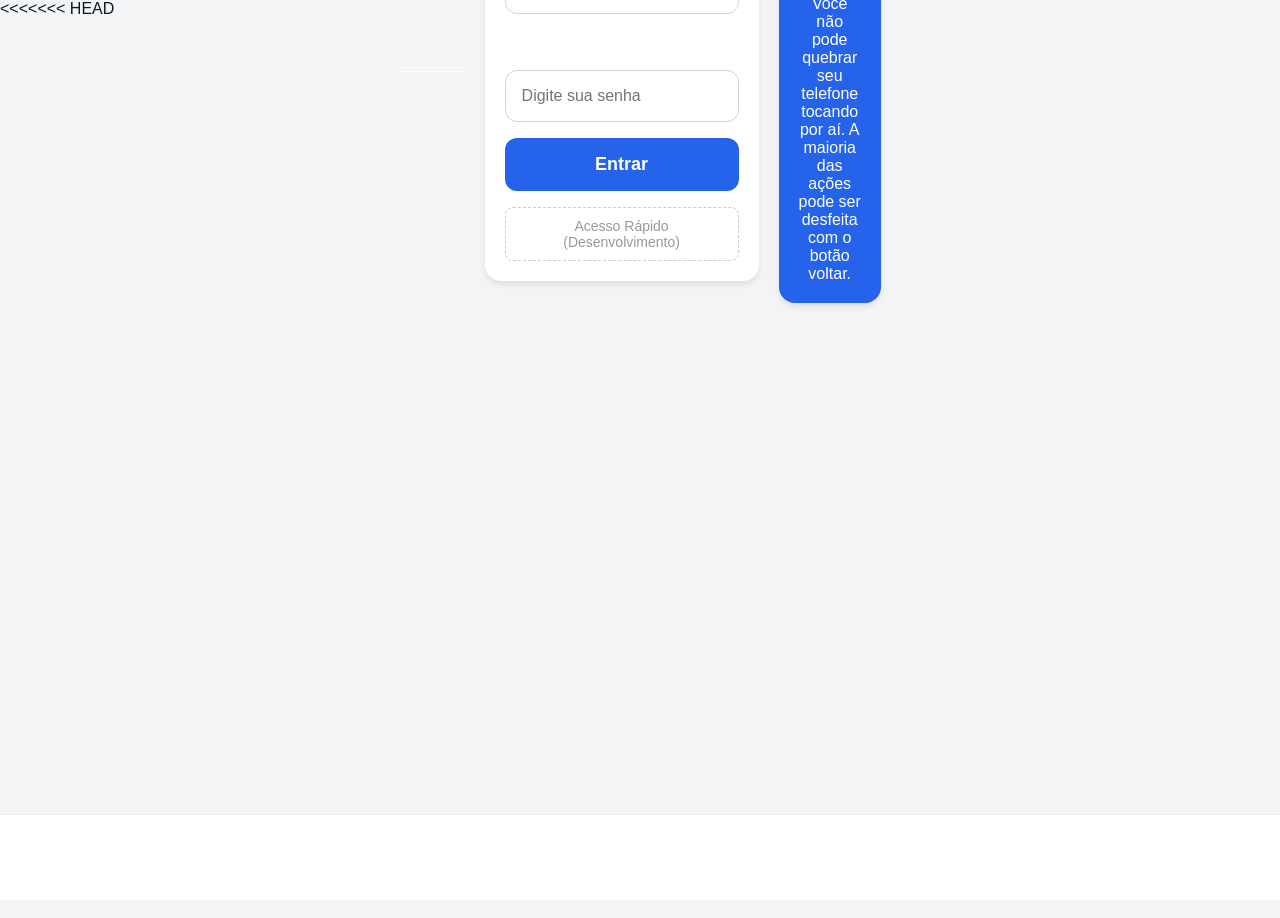
==== commit 14a88979: "Merge branch 'main' of github.com:lucasarrudab/alfabetizacao_digital" ====
--- a/index.html
+++ b/index.html
@@ -1,5 +1,6 @@
 <!doctype html>
 <html lang="pt-br">
+<<<<<<< HEAD
   <head>
     <meta charset="UTF-8" />
     <meta name="viewport" content="width=device-width, initial-scale=1.0" />
@@ -21,99 +22,122 @@
     <div id="login-view" class="view active screen-padding">
       <div class="text-center">
         <div class="icon-circle bg-primary text-white">
+=======
+<head>
+  <meta charset="UTF-8" />
+  <meta name="viewport" content="width=device-width, initial-scale=1.0" />
+  <title>Ajudante Tech - Alfabetização Digital</title>
+  <link rel="stylesheet" href="style.css" />
+  <link rel="stylesheet" href="simulacoes/css/youtube.css" />
+  <link rel="stylesheet" href="simulacoes/css/email.css" />
+  <link rel="stylesheet" href="simulacoes/css/telefone.css" />
+  <link rel="stylesheet" href="simulacoes/css/instagram.css" />
+  <link rel="stylesheet" href="simulacoes/css/uber.css" />
+  <link rel="stylesheet" href="simulacoes/css/google.css" />
+  <link
+    href="https://fonts.googleapis.com/css2?family=Material+Symbols+Outlined:opsz,wght,FILL,GRAD@24,400,0,0"
+    rel="stylesheet"
+  />
+</head>
+<body>
+<div id="login-view" class="view active screen-padding">
+  <div class="text-center">
+    <div class="icon-circle bg-primary text-white">
+>>>>>>> fa6250f38987a59cc8d3248ba0f66cd3cfd5c70d
           <span class="material-symbols-outlined" style="font-size: 48px"
-            >smartphone</span
+          >smartphone</span
           >
-        </div>
-        <h1 class="title">Ajudante Tech</h1>
-        <p class="subtitle mb-lg">Aprender tecnologia de forma simples</p>
-      </div>
-
-      <div class="card">
-        <h2>Bem-vindo de Volta</h2>
-        <p class="text-muted mb-md">
-          Entre para continuar sua jornada de aprendizado
-        </p>
-
-        <div class="input-group">
-          <label
-            >Endereço de Email
-            <span
-              class="material-symbols-outlined help-icon"
-              title="Seu endereço eletrônico, ex: nome@email.com"
-              >help</span
-            ></label
-          >
-          <input
-            type="email"
-            id="login-email"
-            placeholder="seunome@email.com"
-          />
-          <span id="email-error" class="error-msg hidden"
-            >Email inválido! Lembre-se de adicionar o @ e o final (ex:
+    </div>
+    <h1 class="title">Ajudante Tech</h1>
+    <p class="subtitle mb-lg">Aprender tecnologia de forma simples</p>
+  </div>
+
+  <div class="card">
+    <h2>Bem-vindo de Volta</h2>
+    <p class="text-muted mb-md">
+      Entre para continuar sua jornada de aprendizado
+    </p>
+
+    <div class="input-group">
+      <label
+      >Endereço de Email
+        <span
+          class="material-symbols-outlined help-icon"
+          title="Seu endereço eletrônico, ex: nome@email.com"
+        >help</span
+        ></label
+      >
+      <input
+        type="email"
+        id="login-email"
+        placeholder="seunome@email.com"
+      />
+      <span id="email-error" class="error-msg hidden"
+      >Email inválido! Lembre-se de adicionar o @ e o final (ex:
             @gmail.com).</span
-          >
-        </div>
-
-        <div class="input-group">
-          <label
-            >Senha
-            <span
-              class="material-symbols-outlined help-icon"
-              title="Seu código secreto"
-              >help</span
-            ></label
-          >
-          <input
-            type="password"
-            id="login-password"
-            placeholder="Digite sua senha"
-          />
-          <span id="password-error" class="error-msg hidden"
-            >Senha inválida! É necessário ter no mínimo 6 dígitos.</span
-          >
-        </div>
-
-        <button class="btn btn-primary w-full btn-large" onclick="app.login()">
-          Entrar
-        </button>
-        <button type="button" class="btn-bypass" onclick="app.login(true)">
-          Acesso Rápido (Desenvolvimento)
-        </button>
-      </div>
-    </div>
-
-    <div id="app-view" class="view">
-      <main id="tab-home" class="tab-content active screen-padding">
-        <div class="header-main">
-          <h2 class="title" style="margin: 0">Bem-vindo!</h2>
-          <button class="btn-logout" onclick="app.logout()">
-            <span class="material-symbols-outlined">logout</span> Sair
-          </button>
-        </div>
-        <p class="text-muted mb-md">
-          Escolha um dos caminhos abaixo para começar a aprender:
-        </p>
-        <div class="nav-guide-list">
-          <div class="guide-item" onclick="app.switchTab('tab-tutoriais')">
-            <div class="guide-content">
-              <span class="material-symbols-outlined icon-bg-green">apps</span>
-              <div class="guide-text">
-                <span class="guide-title">Aplicativos</span>
-                <span class="guide-subtitle"
-                  >Aprenda a usar aplicativos como telefone, YouTube e
+      >
+    </div>
+
+    <div class="input-group">
+      <label
+      >Senha
+        <span
+          class="material-symbols-outlined help-icon"
+          title="Seu código secreto"
+        >help</span
+        ></label
+      >
+      <input
+        type="password"
+        id="login-password"
+        placeholder="Digite sua senha"
+      />
+      <span id="password-error" class="error-msg hidden"
+      >Senha inválida! É necessário ter no mínimo 6 dígitos.</span
+      >
+    </div>
+
+    <button class="btn btn-primary w-full btn-large" onclick="app.login()">
+      Entrar
+    </button>
+    <button type="button" class="btn-bypass" onclick="app.login(true)">
+      Acesso Rápido (Desenvolvimento)
+    </button>
+  </div>
+</div>
+
+<div id="app-view" class="view">
+  <main id="tab-home" class="tab-content active screen-padding">
+    <div class="header-main">
+      <h2 class="title" style="margin: 0">Bem-vindo!</h2>
+      <button class="btn-logout" onclick="app.logout()">
+        <span class="material-symbols-outlined">logout</span> Sair
+      </button>
+    </div>
+    <p class="text-muted mb-md">
+      Escolha um dos caminhos abaixo para começar a aprender:
+    </p>
+    <div class="nav-guide-list">
+      <div class="guide-item" onclick="app.switchTab('tab-tutoriais')">
+        <div class="guide-content">
+          <span class="material-symbols-outlined icon-bg-green">apps</span>
+          <div class="guide-text">
+            <span class="guide-title">Aplicativos</span>
+            <span class="guide-subtitle"
+            >Aprenda a usar aplicativos como telefone, YouTube e
                   outros</span
-                >
-              </div>
-            </div>
-            <span class="material-symbols-outlined arrow">chevron_right</span>
-          </div>
-
-          <div class="guide-item" onclick="app.switchTab('tab-glossario')">
-            <div class="guide-content">
+            >
+          </div>
+        </div>
+        <span class="material-symbols-outlined arrow">chevron_right</span>
+      </div>
+
+      <div class="guide-item" onclick="app.switchTab('tab-glossario')">
+        <div class="guide-content">
               <span class="material-symbols-outlined icon-bg-blue"
-                >menu_book</span
+              >menu_book</span
               >
+<<<<<<< HEAD
               <div class="guide-text">
                 <span class="guide-title">Glossário Digital</span>
                 <span class="guide-subtitle"
@@ -289,89 +313,251 @@
               </div>
               <span class="material-symbols-outlined arrow">chevron_right</span>
             </div>
-          </div>
-        </div>
-        <div id="glossario-search-results" class="hidden flex-col gap-md"></div>
-      </main>
-
-      <div id="glossario-detail-view" class="view-overlay hidden">
-        <div class="detail-header bg-solid-blue" id="glossario-detail-header">
-          <button class="btn-back" onclick="app.closeGlossarioCategory()">
-            <span class="material-symbols-outlined">arrow_back</span> Voltar
-          </button>
-          <h1
-            id="glossario-category-title"
-            style="margin-top: 16px; font-size: 24px"
-          >
-            Categoria
-          </h1>
-        </div>
-        <div class="screen-padding" id="glossario-category-content"></div>
-      </div>
-
-      <main id="tab-golpes" class="tab-content screen-padding">
-        <div class="header-main">
-          <h2 class="title flex-center gap-sm" style="margin: 0">
-            <span class="material-symbols-outlined text-danger">warning</span>
-            Prevenção a Golpes
-          </h2>
-          <button class="btn-logout" onclick="app.logout()">
-            <span class="material-symbols-outlined">logout</span> Sair
-          </button>
-        </div>
-        <p class="text-muted mb-md">
-          Selecione um aplicativo para aprender sobre os golpes mais comuns e
-          como se proteger.
-        </p>
-
-        <div class="alert bg-danger-light text-danger-dark mb-md">
-          <strong>Lembre-se:</strong> Organizações legítimas nunca pedirão
-          senhas, PINs ou pagamento via cartão de presente.
-        </div>
-
-        <div id="golpes-grid" class="grid-2"></div>
-      </main>
-
-      <div id="golpe-detail-view" class="view-overlay hidden">
-        <div class="detail-header" id="golpe-header">
-          <button class="btn-back" onclick="app.closeGolpe()">
-            <span class="material-symbols-outlined">arrow_back</span> Voltar
-          </button>
-          <div class="detail-title-group">
-            <div class="icon-circle bg-white" id="golpe-icon"></div>
-            <h1 id="golpe-title">Golpes no App</h1>
-          </div>
-        </div>
-        <div class="screen-padding" id="golpe-content"></div>
-      </div>
-
-      <nav class="bottom-nav">
-        <button
-          onclick="app.switchTab('tab-home', this)"
-          class="nav-item active"
+=======
+          <div class="guide-text">
+            <span class="guide-title">Glossário Digital</span>
+            <span class="guide-subtitle"
+            >Entendendo símbolos e palavras que encontramos online</span
+            >
+          </div>
+        </div>
+        <span class="material-symbols-outlined arrow">chevron_right</span>
+      </div>
+
+      <div class="guide-item" onclick="app.switchTab('tab-golpes')">
+        <div class="guide-content">
+          <span class="material-symbols-outlined icon-bg-red">shield</span>
+          <div class="guide-text">
+            <span class="guide-title">Segurança e Golpes</span>
+            <span class="guide-subtitle"
+            >Dicas de como ficar seguro online</span
+            >
+>>>>>>> fa6250f38987a59cc8d3248ba0f66cd3cfd5c70d
+          </div>
+        </div>
+        <span class="material-symbols-outlined arrow">chevron_right</span>
+      </div>
+    </div>
+    <div class="spacer-lg"></div>
+    <div class="card bg-solid-blue text-white mt-lg">
+      <h3>💡 Dica do dia!</h3>
+      <p>
+        Não tenha medo de explorar! Você não pode quebrar seu telefone
+        tocando por aí. A maioria das ações pode ser desfeita com o botão
+        voltar.
+      </p>
+    </div>
+  </main>
+
+  <main id="tab-tutoriais" class="tab-content screen-padding">
+    <div class="header-main">
+      <h2 class="title" style="margin: 0">Aplicativos</h2>
+      <button class="btn-logout" onclick="app.logout()">
+        <span class="material-symbols-outlined">logout</span> Sair
+      </button>
+    </div>
+    <p class="text-muted mb-md">
+      Escolha um aplicativo para aprender a usá-lo. Vamos guiá-lo em cada
+      etapa!
+    </p>
+
+    <div class="search-container mb-lg">
+      <span class="material-symbols-outlined search-icon">search</span>
+      <input
+        type="text"
+        id="tutoriais-search"
+        placeholder="Qual aplicativo você quer aprender hoje?"
+        onkeyup="app.searchTutoriais(this.value)"
+      />
+    </div>
+
+    <div id="tutoriais-list" class="flex-col gap-md"></div>
+  </main>
+
+  <div id="tutorial-detail-view" class="view-overlay hidden">
+    <div class="detail-header" id="detail-header">
+      <button class="btn-back" onclick="app.closeTutorial()">
+        <span class="material-symbols-outlined">arrow_back</span> Voltar
+      </button>
+      <div class="detail-title-group">
+        <div class="icon-circle bg-white" id="detail-icon"></div>
+        <h1 id="detail-title">Nome do App</h1>
+      </div>
+    </div>
+    <div class="screen-padding" id="detail-content">
+      <button
+        class="btn btn-primary w-full mt-md"
+        onclick="app.startSimulation('sim-youtube-view')"
+      >
+        <span class="material-symbols-outlined">play_arrow</span> Iniciar
+        Simulação Prática
+      </button>
+    </div>
+  </div>
+
+  <main id="tab-glossario" class="tab-content screen-padding">
+    <div class="header-main">
+      <h2 class="title" style="margin: 0">Glossário Digital</h2>
+      <button class="btn-logout" onclick="app.logout()">
+        <span class="material-symbols-outlined">logout</span> Sair
+      </button>
+    </div>
+    <p class="text-muted mb-md">
+      Pesquise uma palavra ou escolha uma categoria para aprender.
+    </p>
+
+    <div class="search-container mb-lg">
+      <span class="material-symbols-outlined search-icon">search</span>
+      <input
+        type="text"
+        id="glossario-search"
+        placeholder="Buscar símbolo ou palavra..."
+        onkeyup="app.searchGlossario(this.value)"
+      />
+    </div>
+    <div id="glossario-categories">
+      <div class="nav-guide-list">
+        <div class="guide-item" onclick="app.openGlossarioCategory('all')">
+          <div class="guide-content">
+                <span class="material-symbols-outlined icon-bg-blue"
+                >grid_view</span
+                >
+            <div class="guide-text">
+              <span class="guide-title">Todos os Símbolos</span>
+              <span class="guide-subtitle"
+              >Dicionário completo de A a Z</span
+              >
+            </div>
+          </div>
+          <span class="material-symbols-outlined arrow">chevron_right</span>
+        </div>
+        <div
+          class="guide-item"
+          onclick="app.openGlossarioCategory('basic')"
         >
-          <span class="material-symbols-outlined">grid_view</span>
-          <span>Início</span>
-        </button>
-        <button onclick="app.switchTab('tab-tutoriais', this)" class="nav-item">
-          <span class="material-symbols-outlined">apps</span>
-          <span>Apps</span>
-        </button>
-        <button onclick="app.switchTab('tab-glossario', this)" class="nav-item">
-          <span class="material-symbols-outlined">menu_book</span>
-          <span>Glossário</span>
-        </button>
-        <button onclick="app.switchTab('tab-golpes', this)" class="nav-item">
-          <span class="material-symbols-outlined">security</span>
-          <span>Golpes</span>
-        </button>
-      </nav>
-    </div>
-
-    <div
-      id="splash-screen-view"
-      class="view-overlay hidden"
-      style="
+          <div class="guide-content">
+                <span class="material-symbols-outlined icon-bg-green"
+                >power_settings_new</span
+                >
+            <div class="guide-text">
+              <span class="guide-title">Parte 1: Básicos</span>
+              <span class="guide-subtitle"
+              >Símbolos do próprio celular</span
+              >
+            </div>
+          </div>
+          <span class="material-symbols-outlined arrow">chevron_right</span>
+        </div>
+        <div
+          class="guide-item"
+          onclick="app.openGlossarioCategory('social')"
+        >
+          <div class="guide-content">
+                <span class="material-symbols-outlined icon-bg-red"
+                >thumb_up</span
+                >
+            <div class="guide-text">
+              <span class="guide-title">Parte 2: Redes Sociais</span>
+              <span class="guide-subtitle"
+              >Curtir, compartilhar e perfis</span
+              >
+            </div>
+          </div>
+          <span class="material-symbols-outlined arrow">chevron_right</span>
+        </div>
+      </div>
+    </div>
+    <div id="glossario-search-results" class="hidden flex-col gap-md"></div>
+  </main>
+
+  <div id="glossario-detail-view" class="view-overlay hidden">
+    <div class="detail-header bg-solid-blue" id="glossario-detail-header">
+      <button class="btn-back" onclick="app.closeGlossarioCategory()">
+        <span class="material-symbols-outlined">arrow_back</span> Voltar
+      </button>
+      <h1
+        id="glossario-category-title"
+        style="margin-top: 16px; font-size: 24px"
+      >
+        Categoria
+      </h1>
+    </div>
+    <div class="screen-padding" id="glossario-category-content"></div>
+  </div>
+
+  <main id="tab-golpes" class="tab-content screen-padding">
+    <div class="header-main">
+      <h2 class="title flex-center gap-sm" style="margin: 0; color: #dc2626;">
+        <span class="material-symbols-outlined" style="font-size: 28px;">gpp_bad</span>
+        Prevenção a Golpes
+      </h2>
+      <button class="btn-logout" onclick="app.logout()">
+        <span class="material-symbols-outlined">logout</span> Sair
+      </button>
+    </div>
+
+    <p class="text-muted mb-md" style="font-size: 16px; line-height: 1.5;">
+      A internet é maravilhosa, mas precisamos ter cuidado. Leia os cartões abaixo para conhecer os golpes mais comuns e <strong>aprender a se proteger</strong>.
+    </p>
+
+    <div class="alert bg-danger-light text-danger-dark mb-lg" style="border-radius: 8px; padding: 16px; font-size: 16px; border-left: 4px solid #b91c1c;">
+      <strong style="display: block; margin-bottom: 8px; font-size: 18px;">Regra de Ouro:</strong>
+      O banco e lojas oficiais <strong>nunca</strong> vão te ligar ou mandar mensagem pedindo senhas, códigos ou pagamentos urgentes. Se pedirem, desligue na hora.
+    </div>
+
+    <div class="search-container mb-lg">
+      <span class="material-symbols-outlined search-icon">search</span>
+      <input
+        type="text"
+        id="golpes-search"
+        placeholder="Pesquisar por um golpe específico..."
+        onkeyup="app.searchGolpes(this.value)"
+      />
+    </div>
+
+    <div id="golpes-grid" class="flex-col gap-lg"></div>
+  </main>
+
+  <div id="golpe-detail-view" class="view-overlay hidden">
+    <div class="detail-header" id="golpe-header">
+      <button class="btn-back" onclick="app.closeGolpe()">
+        <span class="material-symbols-outlined">arrow_back</span> Voltar
+      </button>
+      <div class="detail-title-group">
+        <div class="icon-circle bg-white" id="golpe-icon"></div>
+        <h1 id="golpe-title">Golpes no App</h1>
+      </div>
+    </div>
+    <div class="screen-padding" id="golpe-content"></div>
+  </div>
+
+  <nav class="bottom-nav">
+    <button
+      onclick="app.switchTab('tab-home', this)"
+      class="nav-item active"
+    >
+      <span class="material-symbols-outlined">grid_view</span>
+      <span>Início</span>
+    </button>
+    <button onclick="app.switchTab('tab-tutoriais', this)" class="nav-item">
+      <span class="material-symbols-outlined">apps</span>
+      <span>Apps</span>
+    </button>
+    <button onclick="app.switchTab('tab-glossario', this)" class="nav-item">
+      <span class="material-symbols-outlined">menu_book</span>
+      <span>Glossário</span>
+    </button>
+    <button onclick="app.switchTab('tab-golpes', this)" class="nav-item">
+      <span class="material-symbols-outlined">security</span>
+      <span>Golpes</span>
+    </button>
+  </nav>
+</div>
+
+<div
+  id="splash-screen-view"
+  class="view-overlay hidden"
+  style="
         display: flex;
         flex-direction: column;
         align-items: center;
@@ -379,15 +565,15 @@
         background-color: #ffffff;
         z-index: 250;
       "
-    >
+>
       <span
         id="splash-icon"
         class="material-symbols-outlined"
         style="font-size: 80px"
       ></span>
-      <h1 id="splash-name" style="margin-top: 16px; font-size: 32px"></h1>
-    </div>
-    <div id="simulation-container"></div>
-    <script type="module" src="script.js"></script>
-  </body>
+  <h1 id="splash-name" style="margin-top: 16px; font-size: 32px"></h1>
+</div>
+<div id="simulation-container"></div>
+<script type="module" src="script.js"></script>
+</body>
 </html>
--- a/style.css
+++ b/style.css
@@ -229,7 +229,8 @@
   font-size: 28px;
 }
 
-#glossario-search {
+/* Trocado de #glossario-search para .search-container input */
+.search-container input {
   width: 100%;
   padding: 18px 16px 18px 56px;
   border: 2px solid #e5e7eb;
@@ -242,7 +243,7 @@
     box-shadow 0.2s;
 }
 
-#glossario-search:focus {
+.search-container input:focus {
   border-color: var(--primary);
   box-shadow: 0 0 0 4px rgba(37, 99, 235, 0.1);
 }
@@ -259,22 +260,6 @@
 .icon-circle span {
   color: white;
   font-size: 32px;
-}
-
-.error-msg {
-  color: var(--danger);
-  font-size: 14px;
-  font-weight: 500;
-  margin-top: -4px;
-}
-
-.error-msg.hidden {
-  display: none !important;
-}
-
-.input-error {
-  border-color: var(--danger) !important;
-  background-color: var(--danger-light) !important;
 }
 
 /* Formulários */
@@ -470,6 +455,7 @@
   margin-bottom: 4px;
 }
 
+/* Mensagens de Erro */
 .error-msg {
   color: var(--danger);
   font-size: 14px;
--- a/style.css
+++ b/style.css
@@ -229,7 +229,8 @@
   font-size: 28px;
 }
 
-#glossario-search {
+/* Trocado de #glossario-search para .search-container input */
+.search-container input {
   width: 100%;
   padding: 18px 16px 18px 56px;
   border: 2px solid #e5e7eb;
@@ -242,7 +243,7 @@
     box-shadow 0.2s;
 }
 
-#glossario-search:focus {
+.search-container input:focus {
   border-color: var(--primary);
   box-shadow: 0 0 0 4px rgba(37, 99, 235, 0.1);
 }
@@ -259,22 +260,6 @@
 .icon-circle span {
   color: white;
   font-size: 32px;
-}
-
-.error-msg {
-  color: var(--danger);
-  font-size: 14px;
-  font-weight: 500;
-  margin-top: -4px;
-}
-
-.error-msg.hidden {
-  display: none !important;
-}
-
-.input-error {
-  border-color: var(--danger) !important;
-  background-color: var(--danger-light) !important;
 }
 
 /* Formulários */
@@ -470,6 +455,7 @@
   margin-bottom: 4px;
 }
 
+/* Mensagens de Erro */
 .error-msg {
   color: var(--danger);
   font-size: 14px;
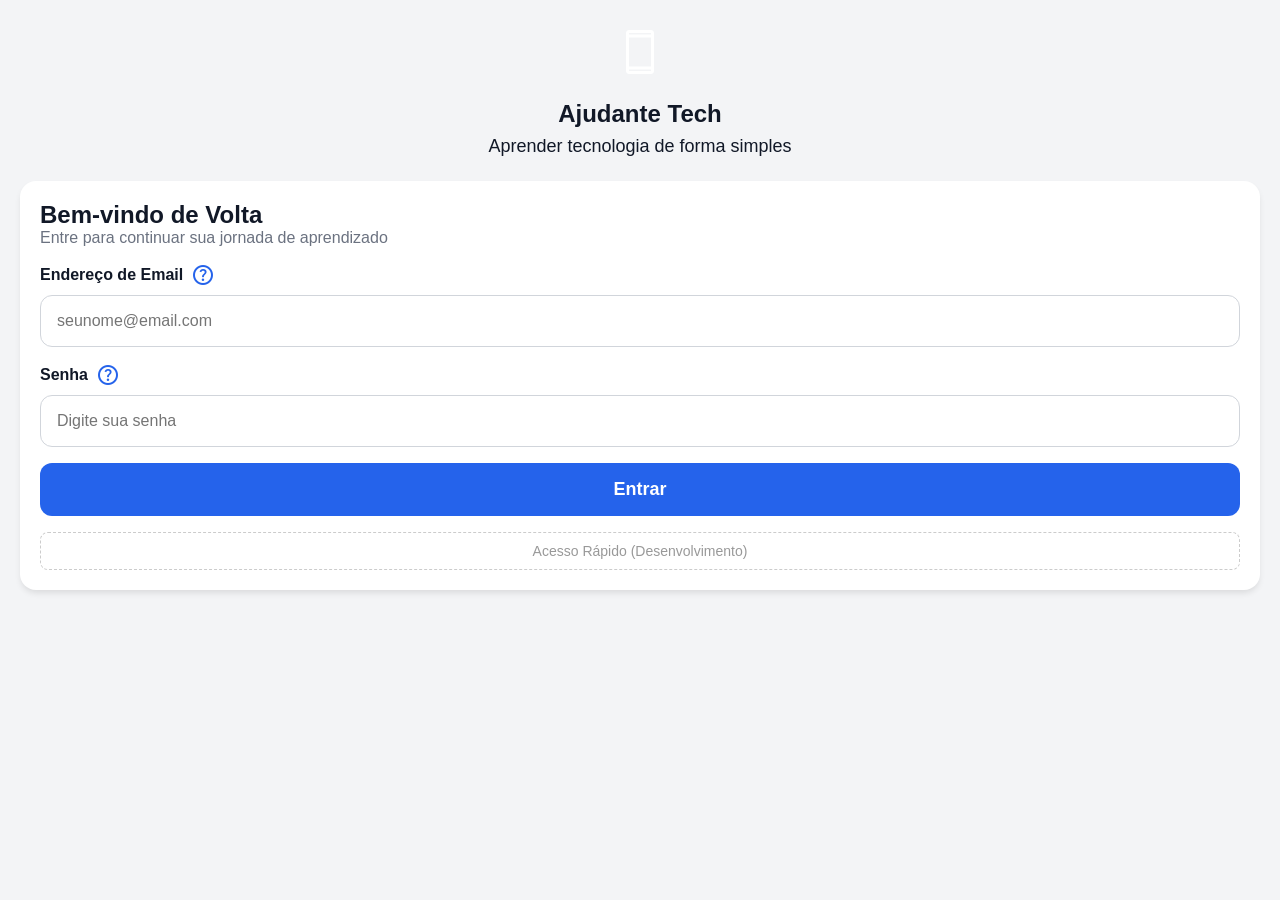
==== commit 3aaacea4: "again" ====
--- a/index.html
+++ b/index.html
@@ -1,6 +1,5 @@
 <!doctype html>
 <html lang="pt-br">
-<<<<<<< HEAD
   <head>
     <meta charset="UTF-8" />
     <meta name="viewport" content="width=device-width, initial-scale=1.0" />
@@ -22,126 +21,100 @@
     <div id="login-view" class="view active screen-padding">
       <div class="text-center">
         <div class="icon-circle bg-primary text-white">
-=======
-<head>
-  <meta charset="UTF-8" />
-  <meta name="viewport" content="width=device-width, initial-scale=1.0" />
-  <title>Ajudante Tech - Alfabetização Digital</title>
-  <link rel="stylesheet" href="style.css" />
-  <link rel="stylesheet" href="simulacoes/css/youtube.css" />
-  <link rel="stylesheet" href="simulacoes/css/email.css" />
-  <link rel="stylesheet" href="simulacoes/css/telefone.css" />
-  <link rel="stylesheet" href="simulacoes/css/instagram.css" />
-  <link rel="stylesheet" href="simulacoes/css/uber.css" />
-  <link rel="stylesheet" href="simulacoes/css/google.css" />
-  <link
-    href="https://fonts.googleapis.com/css2?family=Material+Symbols+Outlined:opsz,wght,FILL,GRAD@24,400,0,0"
-    rel="stylesheet"
-  />
-</head>
-<body>
-<div id="login-view" class="view active screen-padding">
-  <div class="text-center">
-    <div class="icon-circle bg-primary text-white">
->>>>>>> fa6250f38987a59cc8d3248ba0f66cd3cfd5c70d
           <span class="material-symbols-outlined" style="font-size: 48px"
-          >smartphone</span
-          >
-    </div>
-    <h1 class="title">Ajudante Tech</h1>
-    <p class="subtitle mb-lg">Aprender tecnologia de forma simples</p>
-  </div>
-
-  <div class="card">
-    <h2>Bem-vindo de Volta</h2>
-    <p class="text-muted mb-md">
-      Entre para continuar sua jornada de aprendizado
-    </p>
-
-    <div class="input-group">
-      <label
-      >Endereço de Email
-        <span
-          class="material-symbols-outlined help-icon"
-          title="Seu endereço eletrônico, ex: nome@email.com"
-        >help</span
-        ></label
-      >
-      <input
-        type="email"
-        id="login-email"
-        placeholder="seunome@email.com"
-      />
-      <span id="email-error" class="error-msg hidden"
-      >Email inválido! Lembre-se de adicionar o @ e o final (ex:
-            @gmail.com).</span
-      >
-    </div>
-
-    <div class="input-group">
-      <label
-      >Senha
-        <span
-          class="material-symbols-outlined help-icon"
-          title="Seu código secreto"
-        >help</span
-        ></label
-      >
-      <input
-        type="password"
-        id="login-password"
-        placeholder="Digite sua senha"
-      />
-      <span id="password-error" class="error-msg hidden"
-      >Senha inválida! É necessário ter no mínimo 6 dígitos.</span
-      >
-    </div>
-
-    <button class="btn btn-primary w-full btn-large" onclick="app.login()">
-      Entrar
-    </button>
-    <button type="button" class="btn-bypass" onclick="app.login(true)">
-      Acesso Rápido (Desenvolvimento)
-    </button>
-  </div>
-</div>
-
-<div id="app-view" class="view">
-  <main id="tab-home" class="tab-content active screen-padding">
-    <div class="header-main">
-      <h2 class="title" style="margin: 0">Bem-vindo!</h2>
-      <button class="btn-logout" onclick="app.logout()">
-        <span class="material-symbols-outlined">logout</span> Sair
-      </button>
-    </div>
-    <p class="text-muted mb-md">
-      Escolha um dos caminhos abaixo para começar a aprender:
-    </p>
-    <div class="nav-guide-list">
-      <div class="guide-item" onclick="app.switchTab('tab-tutoriais')">
-        <div class="guide-content">
-          <span class="material-symbols-outlined icon-bg-green">apps</span>
-          <div class="guide-text">
-            <span class="guide-title">Aplicativos</span>
-            <span class="guide-subtitle"
-            >Aprenda a usar aplicativos como telefone, YouTube e
-                  outros</span
+            >smartphone</span
+          >
+        </div>
+        <h1 class="title">Ajudante Tech</h1>
+        <p class="subtitle mb-lg">Aprender tecnologia de forma simples</p>
+      </div>
+
+      <div class="card">
+        <h2>Bem-vindo de Volta</h2>
+        <p class="text-muted mb-md">
+          Entre para continuar sua jornada de aprendizado
+        </p>
+
+        <div class="input-group">
+          <label
+            >Endereço de Email
+            <span
+              class="material-symbols-outlined help-icon"
+              title="Seu endereço eletrônico, ex: nome@email.com"
+              >help</span
             >
-          </div>
-        </div>
-        <span class="material-symbols-outlined arrow">chevron_right</span>
-      </div>
-
-      <div class="guide-item" onclick="app.switchTab('tab-glossario')">
-        <div class="guide-content">
+          </label>
+          <input
+            type="email"
+            id="login-email"
+            placeholder="seunome@email.com"
+          />
+          <span id="email-error" class="error-msg hidden"
+            >Email inválido! Lembre-se do @ e do final.</span
+          >
+        </div>
+
+        <div class="input-group">
+          <label
+            >Senha
+            <span
+              class="material-symbols-outlined help-icon"
+              title="Seu código secreto"
+              >help</span
+            >
+          </label>
+          <input
+            type="password"
+            id="login-password"
+            placeholder="Digite sua senha"
+          />
+          <span id="password-error" class="error-msg hidden"
+            >Senha inválida! Mínimo 6 dígitos.</span
+          >
+        </div>
+
+        <button class="btn btn-primary w-full btn-large" onclick="app.login()">
+          Entrar
+        </button>
+        <button type="button" class="btn-bypass" onclick="app.login(true)">
+          Acesso Rápido (Desenvolvimento)
+        </button>
+      </div>
+    </div>
+
+    <div id="app-view" class="view">
+      <main id="tab-home" class="tab-content active screen-padding">
+        <div class="header-main">
+          <h2 class="title" style="margin: 0">Bem-vindo!</h2>
+          <button class="btn-logout" onclick="app.logout()">
+            <span class="material-symbols-outlined">logout</span> Sair
+          </button>
+        </div>
+        <p class="text-muted mb-md">Escolha um dos caminhos abaixo:</p>
+
+        <div class="nav-guide-list">
+          <div class="guide-item" onclick="app.switchTab('tab-tutoriais')">
+            <div class="guide-content">
+              <span class="material-symbols-outlined icon-bg-green">apps</span>
+              <div class="guide-text">
+                <span class="guide-title">Aplicativos</span>
+                <span class="guide-subtitle"
+                  >Aprenda a usar telefone, YouTube e outros</span
+                >
+              </div>
+            </div>
+            <span class="material-symbols-outlined arrow">chevron_right</span>
+          </div>
+
+          <div class="guide-item" onclick="app.switchTab('tab-glossario')">
+            <div class="guide-content">
               <span class="material-symbols-outlined icon-bg-blue"
-              >menu_book</span
-              >
-<<<<<<< HEAD
+                >menu_book</span
+              >
               <div class="guide-text">
                 <span class="guide-title">Glossário Digital</span>
                 <span class="guide-subtitle"
-                  >Entendendo símbolos e palavras que encontramos online</span
+                  >Entendendo símbolos e palavras</span
                 >
               </div>
             </div>
@@ -161,13 +134,14 @@
             <span class="material-symbols-outlined arrow">chevron_right</span>
           </div>
         </div>
+
         <div class="spacer-lg"></div>
+
         <div class="card bg-solid-blue text-white mt-lg">
           <h3>💡 Dica do dia!</h3>
           <p>
-            Não tenha medo de explorar! Você não pode quebrar seu telefone
-            tocando por aí. A maioria das ações pode ser desfeita com o botão
-            voltar.
+            Não tenha medo de explorar! A maioria das ações pode ser desfeita
+            com o botão voltar.
           </p>
         </div>
       </main>
@@ -179,33 +153,17 @@
             <span class="material-symbols-outlined">logout</span> Sair
           </button>
         </div>
-        <p class="text-muted mb-md">
-          Escolha um aplicativo para aprender a usá-lo. Vamos guiá-lo em cada
-          etapa!
-        </p>
+        <div class="search-container mb-lg">
+          <span class="material-symbols-outlined search-icon">search</span>
+          <input
+            type="text"
+            id="tutoriais-search"
+            placeholder="Qual app quer aprender?"
+            onkeyup="app.searchTutoriais(this.value)"
+          />
+        </div>
         <div id="tutoriais-list" class="flex-col gap-md"></div>
       </main>
-
-      <div id="tutorial-detail-view" class="view-overlay hidden">
-        <div class="detail-header" id="detail-header">
-          <button class="btn-back" onclick="app.closeTutorial()">
-            <span class="material-symbols-outlined">arrow_back</span> Voltar
-          </button>
-          <div class="detail-title-group">
-            <div class="icon-circle bg-white" id="detail-icon"></div>
-            <h1 id="detail-title">Nome do App</h1>
-          </div>
-        </div>
-        <div class="screen-padding" id="detail-content">
-          <button
-            class="btn btn-primary w-full mt-md"
-            onclick="app.startSimulation('sim-youtube-view')"
-          >
-            <span class="material-symbols-outlined">play_arrow</span> Iniciar
-            Simulação Prática
-          </button>
-        </div>
-      </div>
 
       <main id="tab-glossario" class="tab-content screen-padding">
         <div class="header-main">
@@ -215,7 +173,7 @@
           </button>
         </div>
         <p class="text-muted mb-md">
-          Pesquise uma palavra ou escolha uma categoria para aprender.
+          Pesquise uma palavra ou escolha uma categoria.
         </p>
 
         <div class="search-container mb-lg">
@@ -227,353 +185,189 @@
             onkeyup="app.searchGlossario(this.value)"
           />
         </div>
-        <div id="glossario-categories">
-          <div class="nav-guide-list">
-            <div class="guide-item" onclick="app.openGlossarioCategory('all')">
-              <div class="guide-content">
-                <span class="material-symbols-outlined icon-bg-blue"
-                  >grid_view</span
-                >
-                <div class="guide-text">
-                  <span class="guide-title">Todos os Símbolos</span>
-                  <span class="guide-subtitle"
-                    >Dicionário completo de A a Z</span
-                  >
-                </div>
-              </div>
-              <span class="material-symbols-outlined arrow">chevron_right</span>
-            </div>
-
-            <div
-              class="guide-item"
-              onclick="app.openGlossarioCategory('basic')"
-            >
-              <div class="guide-content">
-                <span class="material-symbols-outlined icon-bg-green"
-                  >power_settings_new</span
-                >
-                <div class="guide-text">
-                  <span class="guide-title">Parte 1: Básicos</span>
-                  <span class="guide-subtitle"
-                    >Símbolos do próprio celular</span
-                  >
-                </div>
-              </div>
-              <span class="material-symbols-outlined arrow">chevron_right</span>
-            </div>
-
-            <div
-              class="guide-item"
-              onclick="app.openGlossarioCategory('navigation')"
-            >
-              <div class="guide-content">
-                <span class="material-symbols-outlined icon-bg-purple"
-                  >touch_app</span
-                >
-                <div class="guide-text">
-                  <span class="guide-title">Parte 2: Navegação</span>
-                  <span class="guide-subtitle">Como se mover na tela</span>
-                </div>
-              </div>
-              <span class="material-symbols-outlined arrow">chevron_right</span>
-            </div>
-
-            <div
-              class="guide-item"
-              onclick="app.openGlossarioCategory('social')"
-            >
-              <div class="guide-content">
-                <span class="material-symbols-outlined icon-bg-red"
-                  >thumb_up</span
-                >
-                <div class="guide-text">
-                  <span class="guide-title">Parte 3: Redes Sociais</span>
-                  <span class="guide-subtitle"
-                    >Curtir, compartilhar e perfis</span
-                  >
-                </div>
-              </div>
-              <span class="material-symbols-outlined arrow">chevron_right</span>
-            </div>
-
-            <div
-              class="guide-item"
-              onclick="app.openGlossarioCategory('security')"
-            >
-              <div class="guide-content">
-                <span class="material-symbols-outlined icon-bg-orange"
-                  >security</span
-                >
-                <div class="guide-text">
-                  <span class="guide-title">Parte 4: Segurança</span>
-                  <span class="guide-subtitle"
-                    >Senhas e proteção contra golpes</span
-                  >
-                </div>
-              </div>
-              <span class="material-symbols-outlined arrow">chevron_right</span>
-            </div>
-=======
-          <div class="guide-text">
-            <span class="guide-title">Glossário Digital</span>
-            <span class="guide-subtitle"
-            >Entendendo símbolos e palavras que encontramos online</span
-            >
-          </div>
-        </div>
-        <span class="material-symbols-outlined arrow">chevron_right</span>
-      </div>
-
-      <div class="guide-item" onclick="app.switchTab('tab-golpes')">
-        <div class="guide-content">
-          <span class="material-symbols-outlined icon-bg-red">shield</span>
-          <div class="guide-text">
-            <span class="guide-title">Segurança e Golpes</span>
-            <span class="guide-subtitle"
-            >Dicas de como ficar seguro online</span
-            >
->>>>>>> fa6250f38987a59cc8d3248ba0f66cd3cfd5c70d
-          </div>
-        </div>
-        <span class="material-symbols-outlined arrow">chevron_right</span>
-      </div>
-    </div>
-    <div class="spacer-lg"></div>
-    <div class="card bg-solid-blue text-white mt-lg">
-      <h3>💡 Dica do dia!</h3>
-      <p>
-        Não tenha medo de explorar! Você não pode quebrar seu telefone
-        tocando por aí. A maioria das ações pode ser desfeita com o botão
-        voltar.
-      </p>
-    </div>
-  </main>
-
-  <main id="tab-tutoriais" class="tab-content screen-padding">
-    <div class="header-main">
-      <h2 class="title" style="margin: 0">Aplicativos</h2>
-      <button class="btn-logout" onclick="app.logout()">
-        <span class="material-symbols-outlined">logout</span> Sair
-      </button>
-    </div>
-    <p class="text-muted mb-md">
-      Escolha um aplicativo para aprender a usá-lo. Vamos guiá-lo em cada
-      etapa!
-    </p>
-
-    <div class="search-container mb-lg">
-      <span class="material-symbols-outlined search-icon">search</span>
-      <input
-        type="text"
-        id="tutoriais-search"
-        placeholder="Qual aplicativo você quer aprender hoje?"
-        onkeyup="app.searchTutoriais(this.value)"
-      />
-    </div>
-
-    <div id="tutoriais-list" class="flex-col gap-md"></div>
-  </main>
-
-  <div id="tutorial-detail-view" class="view-overlay hidden">
-    <div class="detail-header" id="detail-header">
-      <button class="btn-back" onclick="app.closeTutorial()">
-        <span class="material-symbols-outlined">arrow_back</span> Voltar
-      </button>
-      <div class="detail-title-group">
-        <div class="icon-circle bg-white" id="detail-icon"></div>
+
+        <div id="glossario-categories" class="nav-guide-list">
+          <div class="guide-item" onclick="app.openGlossarioCategory('all')">
+            <div class="guide-content">
+              <span class="material-symbols-outlined icon-bg-blue"
+                >grid_view</span
+              >
+              <div class="guide-text">
+                <span class="guide-title">Todos os Símbolos</span>
+                <span class="guide-subtitle">Dicionário completo de A a Z</span>
+              </div>
+            </div>
+            <span class="material-symbols-outlined arrow">chevron_right</span>
+          </div>
+
+          <div class="guide-item" onclick="app.openGlossarioCategory('basic')">
+            <div class="guide-content">
+              <span class="material-symbols-outlined icon-bg-green"
+                >power_settings_new</span
+              >
+              <div class="guide-text">
+                <span class="guide-title">Parte 1: Básicos</span>
+                <span class="guide-subtitle">Símbolos do próprio celular</span>
+              </div>
+            </div>
+            <span class="material-symbols-outlined arrow">chevron_right</span>
+          </div>
+
+          <div
+            class="guide-item"
+            onclick="app.openGlossarioCategory('navigation')"
+          >
+            <div class="guide-content">
+              <span class="material-symbols-outlined icon-bg-purple"
+                >touch_app</span
+              >
+              <div class="guide-text">
+                <span class="guide-title">Parte 2: Navegação</span>
+                <span class="guide-subtitle">Como se mover na tela</span>
+              </div>
+            </div>
+            <span class="material-symbols-outlined arrow">chevron_right</span>
+          </div>
+
+          <div class="guide-item" onclick="app.openGlossarioCategory('social')">
+            <div class="guide-content">
+              <span class="material-symbols-outlined icon-bg-red"
+                >thumb_up</span
+              >
+              <div class="guide-text">
+                <span class="guide-title">Parte 3: Redes Sociais</span>
+                <span class="guide-subtitle"
+                  >Curtir, compartilhar e perfis</span
+                >
+              </div>
+            </div>
+            <span class="material-symbols-outlined arrow">chevron_right</span>
+          </div>
+
+          <div
+            class="guide-item"
+            onclick="app.openGlossarioCategory('security')"
+          >
+            <div class="guide-content">
+              <span class="material-symbols-outlined icon-bg-orange"
+                >security</span
+              >
+              <div class="guide-text">
+                <span class="guide-title">Parte 4: Segurança</span>
+                <span class="guide-subtitle"
+                  >Senhas e proteção contra golpes</span
+                >
+              </div>
+            </div>
+            <span class="material-symbols-outlined arrow">chevron_right</span>
+          </div>
+        </div>
+
+        <div class="spacer-lg"></div>
+
+        <div class="card bg-solid-blue text-white mt-lg">
+          <h3>💡 Dica do dia!</h3>
+          <p>
+            Não tenha medo de explorar! A maioria das ações pode ser desfeita
+            com o botão voltar.
+          </p>
+        </div>
+      </main>
+
+      <main id="tab-golpes" class="tab-content screen-padding">
+        <div class="header-main">
+          <h2 class="title" style="color: #dc2626">
+            <span class="material-symbols-outlined">gpp_bad</span> Prevenção
+          </h2>
+          <button class="btn-logout" onclick="app.logout()">
+            <span class="material-symbols-outlined">logout</span> Sair
+          </button>
+        </div>
+        <div class="search-container mb-lg">
+          <span class="material-symbols-outlined search-icon">search</span>
+          <input
+            type="text"
+            id="golpes-search"
+            placeholder="Pesquisar golpe..."
+            onkeyup="app.searchGolpes(this.value)"
+          />
+        </div>
+        <div id="golpes-grid" class="flex-col gap-lg"></div>
+      </main>
+
+      <nav class="bottom-nav">
+        <button
+          onclick="app.switchTab('tab-home', this)"
+          class="nav-item active"
+        >
+          <span class="material-symbols-outlined">grid_view</span
+          ><span>Início</span>
+        </button>
+        <button onclick="app.switchTab('tab-tutoriais', this)" class="nav-item">
+          <span class="material-symbols-outlined">apps</span><span>Apps</span>
+        </button>
+        <button onclick="app.switchTab('tab-glossario', this)" class="nav-item">
+          <span class="material-symbols-outlined">menu_book</span
+          ><span>Glossário</span>
+        </button>
+        <button onclick="app.switchTab('tab-golpes', this)" class="nav-item">
+          <span class="material-symbols-outlined">security</span
+          ><span>Golpes</span>
+        </button>
+      </nav>
+    </div>
+
+    <div id="tutorial-detail-view" class="view-overlay hidden">
+      <div class="detail-header" id="detail-header">
+        <button class="btn-back" onclick="app.closeTutorial()">
+          <span class="material-symbols-outlined">arrow_back</span>
+        </button>
         <h1 id="detail-title">Nome do App</h1>
       </div>
-    </div>
-    <div class="screen-padding" id="detail-content">
-      <button
-        class="btn btn-primary w-full mt-md"
-        onclick="app.startSimulation('sim-youtube-view')"
-      >
-        <span class="material-symbols-outlined">play_arrow</span> Iniciar
-        Simulação Prática
-      </button>
-    </div>
-  </div>
-
-  <main id="tab-glossario" class="tab-content screen-padding">
-    <div class="header-main">
-      <h2 class="title" style="margin: 0">Glossário Digital</h2>
-      <button class="btn-logout" onclick="app.logout()">
-        <span class="material-symbols-outlined">logout</span> Sair
-      </button>
-    </div>
-    <p class="text-muted mb-md">
-      Pesquise uma palavra ou escolha uma categoria para aprender.
-    </p>
-
-    <div class="search-container mb-lg">
-      <span class="material-symbols-outlined search-icon">search</span>
-      <input
-        type="text"
-        id="glossario-search"
-        placeholder="Buscar símbolo ou palavra..."
-        onkeyup="app.searchGlossario(this.value)"
-      />
-    </div>
-    <div id="glossario-categories">
-      <div class="nav-guide-list">
-        <div class="guide-item" onclick="app.openGlossarioCategory('all')">
-          <div class="guide-content">
-                <span class="material-symbols-outlined icon-bg-blue"
-                >grid_view</span
-                >
-            <div class="guide-text">
-              <span class="guide-title">Todos os Símbolos</span>
-              <span class="guide-subtitle"
-              >Dicionário completo de A a Z</span
-              >
-            </div>
-          </div>
-          <span class="material-symbols-outlined arrow">chevron_right</span>
-        </div>
-        <div
-          class="guide-item"
-          onclick="app.openGlossarioCategory('basic')"
-        >
-          <div class="guide-content">
-                <span class="material-symbols-outlined icon-bg-green"
-                >power_settings_new</span
-                >
-            <div class="guide-text">
-              <span class="guide-title">Parte 1: Básicos</span>
-              <span class="guide-subtitle"
-              >Símbolos do próprio celular</span
-              >
-            </div>
-          </div>
-          <span class="material-symbols-outlined arrow">chevron_right</span>
-        </div>
-        <div
-          class="guide-item"
-          onclick="app.openGlossarioCategory('social')"
-        >
-          <div class="guide-content">
-                <span class="material-symbols-outlined icon-bg-red"
-                >thumb_up</span
-                >
-            <div class="guide-text">
-              <span class="guide-title">Parte 2: Redes Sociais</span>
-              <span class="guide-subtitle"
-              >Curtir, compartilhar e perfis</span
-              >
-            </div>
-          </div>
-          <span class="material-symbols-outlined arrow">chevron_right</span>
-        </div>
-      </div>
-    </div>
-    <div id="glossario-search-results" class="hidden flex-col gap-md"></div>
-  </main>
-
-  <div id="glossario-detail-view" class="view-overlay hidden">
-    <div class="detail-header bg-solid-blue" id="glossario-detail-header">
-      <button class="btn-back" onclick="app.closeGlossarioCategory()">
-        <span class="material-symbols-outlined">arrow_back</span> Voltar
-      </button>
-      <h1
-        id="glossario-category-title"
-        style="margin-top: 16px; font-size: 24px"
-      >
-        Categoria
-      </h1>
-    </div>
-    <div class="screen-padding" id="glossario-category-content"></div>
-  </div>
-
-  <main id="tab-golpes" class="tab-content screen-padding">
-    <div class="header-main">
-      <h2 class="title flex-center gap-sm" style="margin: 0; color: #dc2626;">
-        <span class="material-symbols-outlined" style="font-size: 28px;">gpp_bad</span>
-        Prevenção a Golpes
-      </h2>
-      <button class="btn-logout" onclick="app.logout()">
-        <span class="material-symbols-outlined">logout</span> Sair
-      </button>
-    </div>
-
-    <p class="text-muted mb-md" style="font-size: 16px; line-height: 1.5;">
-      A internet é maravilhosa, mas precisamos ter cuidado. Leia os cartões abaixo para conhecer os golpes mais comuns e <strong>aprender a se proteger</strong>.
-    </p>
-
-    <div class="alert bg-danger-light text-danger-dark mb-lg" style="border-radius: 8px; padding: 16px; font-size: 16px; border-left: 4px solid #b91c1c;">
-      <strong style="display: block; margin-bottom: 8px; font-size: 18px;">Regra de Ouro:</strong>
-      O banco e lojas oficiais <strong>nunca</strong> vão te ligar ou mandar mensagem pedindo senhas, códigos ou pagamentos urgentes. Se pedirem, desligue na hora.
-    </div>
-
-    <div class="search-container mb-lg">
-      <span class="material-symbols-outlined search-icon">search</span>
-      <input
-        type="text"
-        id="golpes-search"
-        placeholder="Pesquisar por um golpe específico..."
-        onkeyup="app.searchGolpes(this.value)"
-      />
-    </div>
-
-    <div id="golpes-grid" class="flex-col gap-lg"></div>
-  </main>
-
-  <div id="golpe-detail-view" class="view-overlay hidden">
-    <div class="detail-header" id="golpe-header">
-      <button class="btn-back" onclick="app.closeGolpe()">
-        <span class="material-symbols-outlined">arrow_back</span> Voltar
-      </button>
-      <div class="detail-title-group">
-        <div class="icon-circle bg-white" id="golpe-icon"></div>
-        <h1 id="golpe-title">Golpes no App</h1>
-      </div>
-    </div>
-    <div class="screen-padding" id="golpe-content"></div>
-  </div>
-
-  <nav class="bottom-nav">
-    <button
-      onclick="app.switchTab('tab-home', this)"
-      class="nav-item active"
-    >
-      <span class="material-symbols-outlined">grid_view</span>
-      <span>Início</span>
-    </button>
-    <button onclick="app.switchTab('tab-tutoriais', this)" class="nav-item">
-      <span class="material-symbols-outlined">apps</span>
-      <span>Apps</span>
-    </button>
-    <button onclick="app.switchTab('tab-glossario', this)" class="nav-item">
-      <span class="material-symbols-outlined">menu_book</span>
-      <span>Glossário</span>
-    </button>
-    <button onclick="app.switchTab('tab-golpes', this)" class="nav-item">
-      <span class="material-symbols-outlined">security</span>
-      <span>Golpes</span>
-    </button>
-  </nav>
-</div>
-
-<div
-  id="splash-screen-view"
-  class="view-overlay hidden"
-  style="
+      <div class="screen-padding" id="detail-content"></div>
+    </div>
+
+    <div id="glossario-detail-view" class="view-overlay hidden">
+      <div class="detail-header bg-solid-blue">
+        <button class="btn-back" onclick="app.closeGlossarioCategory()">
+          <span class="material-symbols-outlined">arrow_back</span>
+        </button>
+        <h1 id="glossario-category-title">Categoria</h1>
+      </div>
+      <div class="screen-padding" id="glossario-category-content"></div>
+    </div>
+
+    <div id="golpe-detail-view" class="view-overlay hidden">
+      <div class="detail-header">
+        <button class="btn-back" onclick="app.closeGolpe()">
+          <span class="material-symbols-outlined">arrow_back</span>
+        </button>
+        <h1 id="golpe-title">Detalhes do Golpe</h1>
+      </div>
+      <div class="screen-padding" id="golpe-content"></div>
+    </div>
+
+    <div
+      id="splash-screen-view"
+      class="view-overlay hidden"
+      style="
         display: flex;
         flex-direction: column;
         align-items: center;
         justify-content: center;
-        background-color: #ffffff;
+        background-color: #fff;
         z-index: 250;
       "
->
+    >
       <span
         id="splash-icon"
         class="material-symbols-outlined"
         style="font-size: 80px"
       ></span>
-  <h1 id="splash-name" style="margin-top: 16px; font-size: 32px"></h1>
-</div>
-<div id="simulation-container"></div>
-<script type="module" src="script.js"></script>
-</body>
+      <h1 id="splash-name" style="margin-top: 16px"></h1>
+    </div>
+
+    <div id="simulation-container"></div>
+    <script type="module" src="script.js"></script>
+  </body>
 </html>
